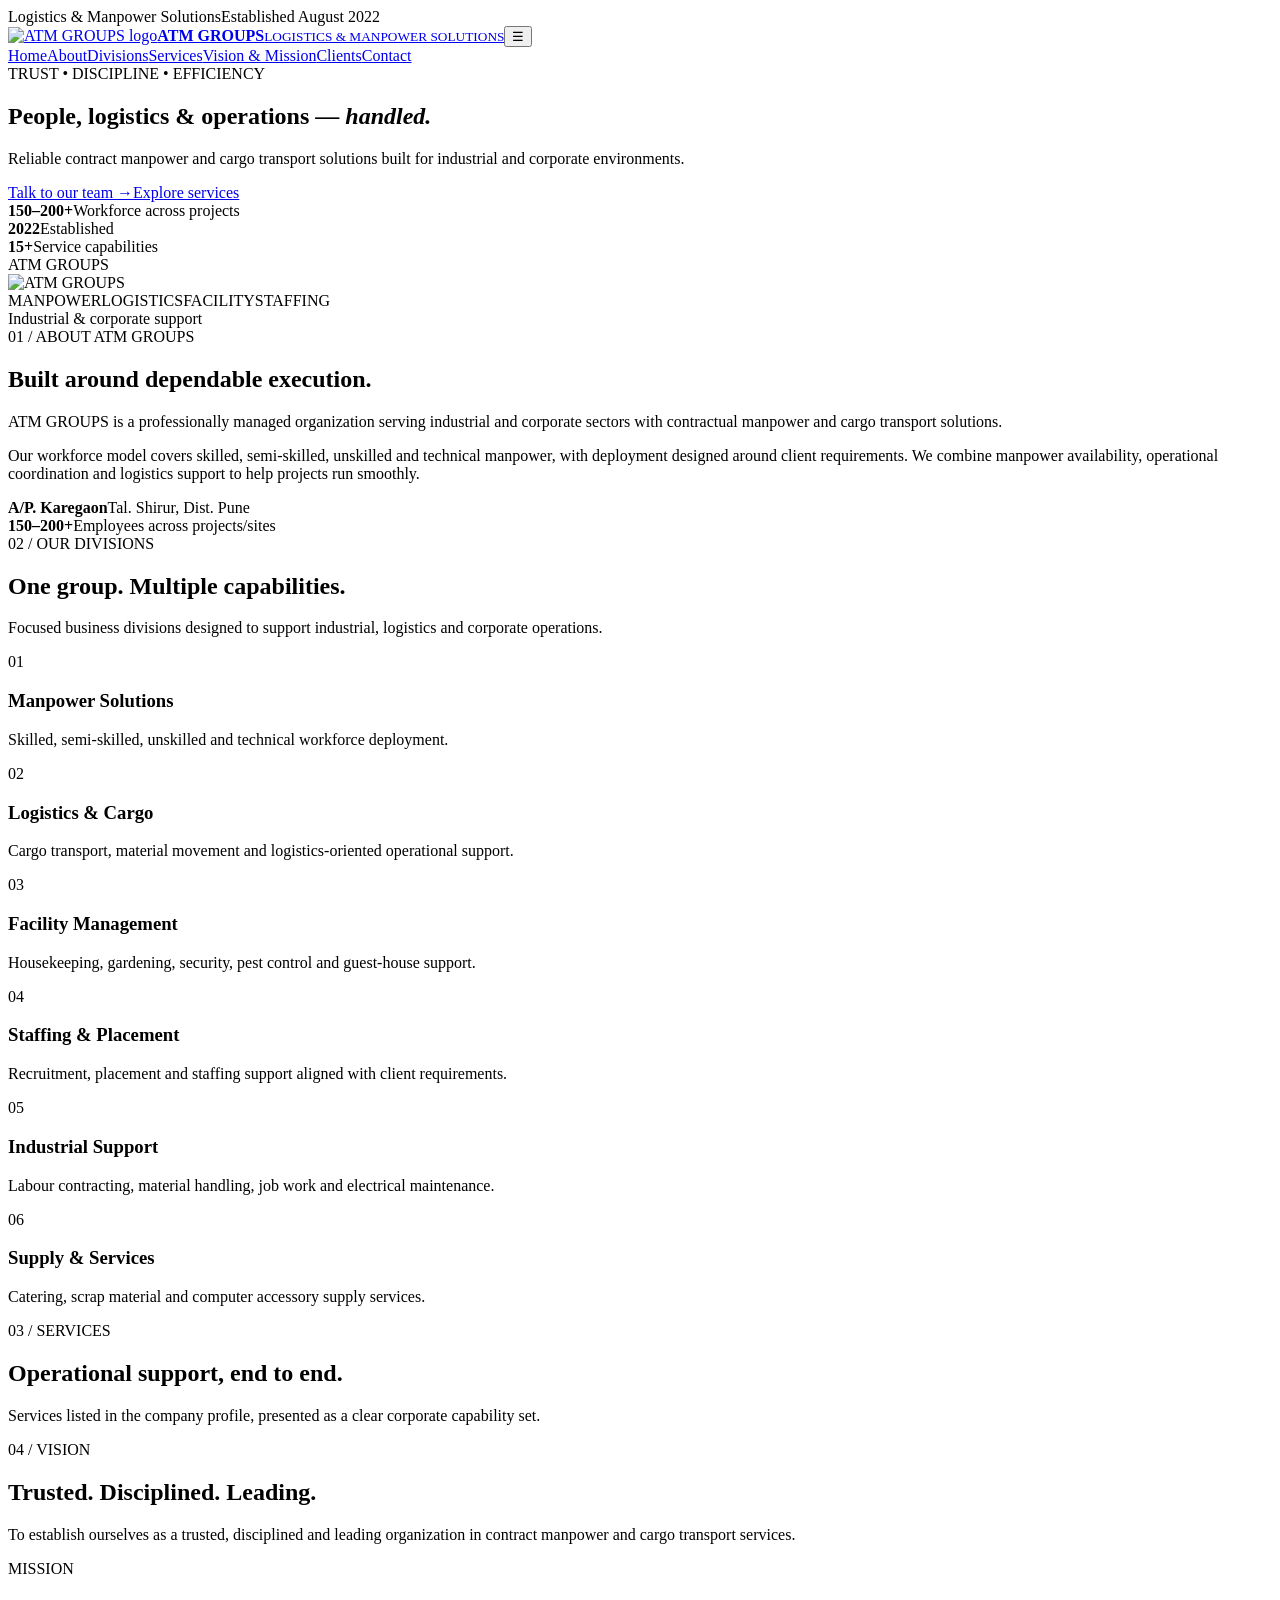
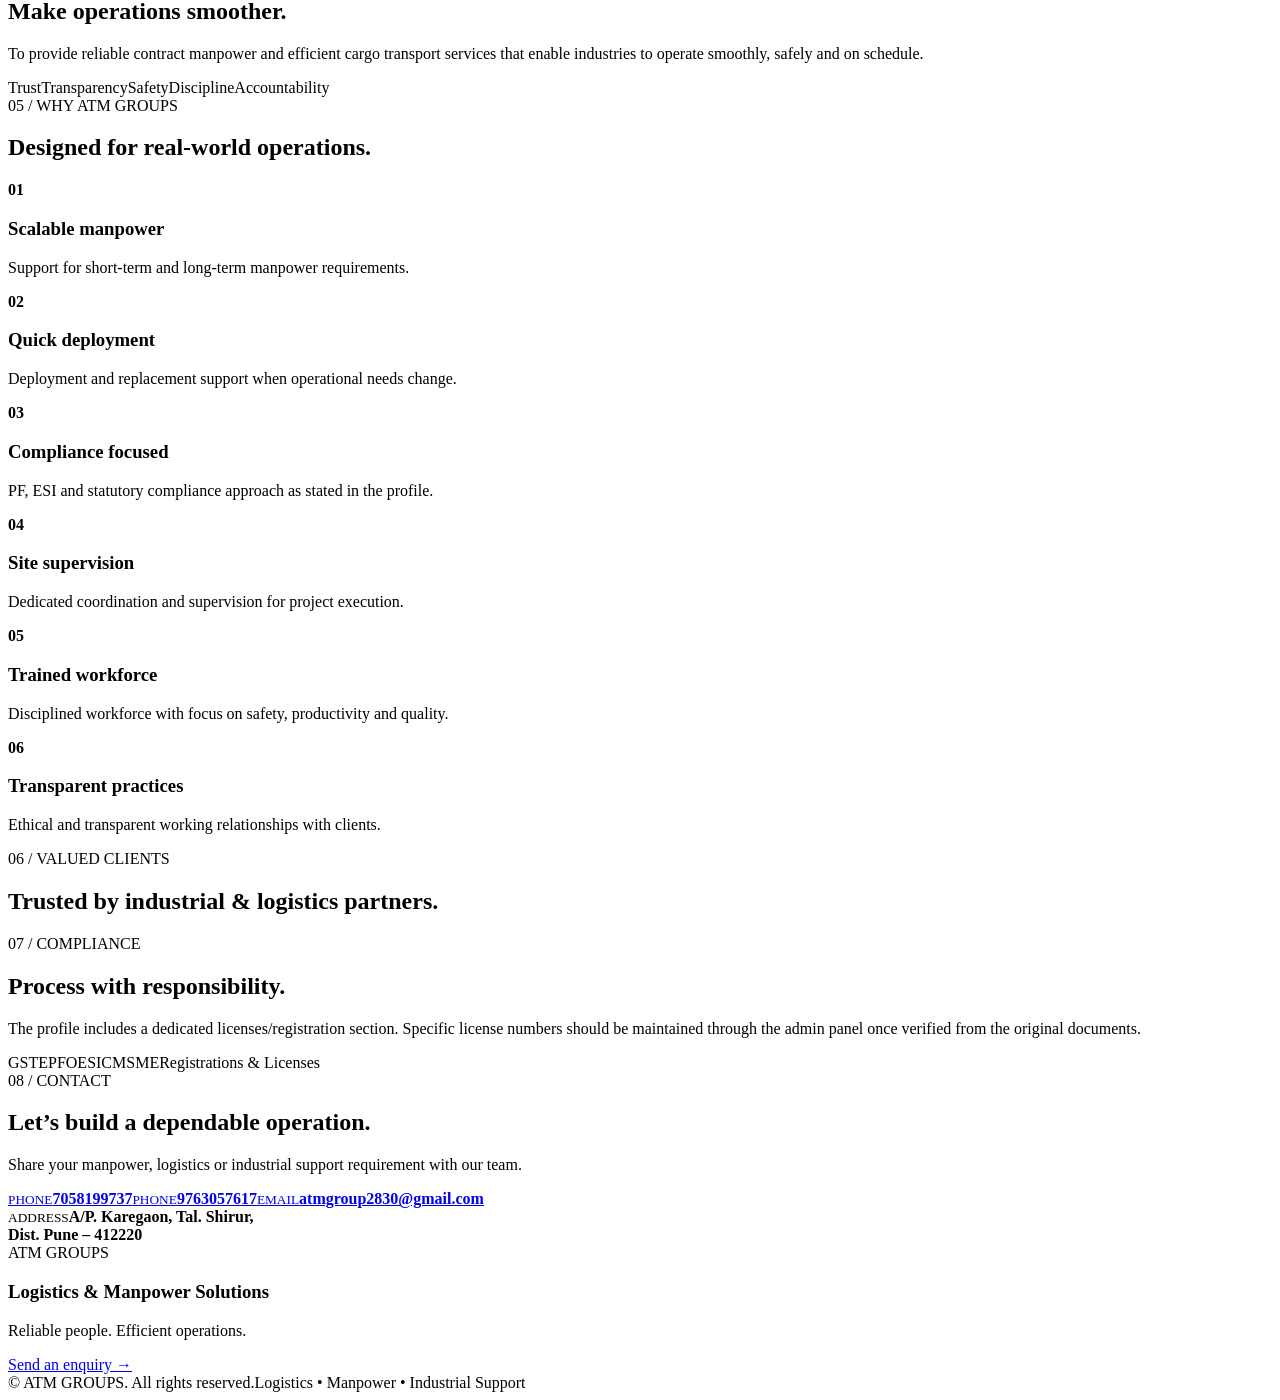
==== index.html @ 5b176cc3 "Create ATM GROUPS corporate website" ====
<!doctype html>
<html lang="en">
<head>
<meta charset="utf-8"><meta name="viewport" content="width=device-width,initial-scale=1">
<title>ATM GROUPS | Logistics & Manpower Solutions</title>
<meta name="description" content="ATM GROUPS provides contract manpower, logistics, cargo transport, facility management, staffing and industrial support services.">
<link rel="icon" href="assets/atm-logo.svg"><link rel="preconnect" href="https://fonts.googleapis.com"><link rel="preconnect" href="https://fonts.gstatic.com" crossorigin><link href="https://fonts.googleapis.com/css2?family=DM+Sans:wght@400;500;600;700&family=Manrope:wght@500;600;700;800&display=swap" rel="stylesheet"><link rel="stylesheet" href="style.css">
</head>
<body>
<div class="topbar"><div class="wrap topbar-in"><span>Logistics & Manpower Solutions</span><span>Established August 2022</span></div></div>
<header class="header"><div class="wrap nav"><a class="brand" href="#home"><img src="assets/atm-logo.svg" alt="ATM GROUPS logo"><span><b>ATM GROUPS</b><small>LOGISTICS & MANPOWER SOLUTIONS</small></span></a><button class="menu" aria-label="Open menu">☰</button><nav id="nav"><a href="#home">Home</a><a href="#about">About</a><a href="#divisions">Divisions</a><a href="#services">Services</a><a href="#vision">Vision & Mission</a><a href="#clients">Clients</a><a href="#contact" class="nav-cta">Contact</a></nav></div></header>
<main>
<section id="home" class="hero"><div class="wrap hero-grid"><div class="hero-copy"><div class="eyebrow">TRUST • DISCIPLINE • EFFICIENCY</div><h1>People, logistics & operations — <em>handled.</em></h1><p>Reliable contract manpower and cargo transport solutions built for industrial and corporate environments.</p><div class="actions"><a class="btn primary" href="#contact">Talk to our team <span>→</span></a><a class="btn ghost" href="#services">Explore services</a></div><div class="stats"><div><strong>150–200+</strong><span>Workforce across projects</span></div><div><strong>2022</strong><span>Established</span></div><div><strong>15+</strong><span>Service capabilities</span></div></div></div><div class="hero-panel"><div class="panel-label">ATM GROUPS</div><div class="orbit"><div class="orbit-core"><img src="assets/atm-logo.svg" alt="ATM GROUPS"></div><span class="orb o1">MANPOWER</span><span class="orb o2">LOGISTICS</span><span class="orb o3">FACILITY</span><span class="orb o4">STAFFING</span></div><div class="panel-foot">Industrial & corporate support</div></div></div></section>
<section id="about" class="section"><div class="wrap split"><div><div class="eyebrow">01 / ABOUT ATM GROUPS</div><h2>Built around dependable execution.</h2></div><div><p class="lead">ATM GROUPS is a professionally managed organization serving industrial and corporate sectors with contractual manpower and cargo transport solutions.</p><p>Our workforce model covers skilled, semi-skilled, unskilled and technical manpower, with deployment designed around client requirements. We combine manpower availability, operational coordination and logistics support to help projects run smoothly.</p><div class="facts"><div><b>A/P. Karegaon</b><span>Tal. Shirur, Dist. Pune</span></div><div><b>150–200+</b><span>Employees across projects/sites</span></div></div></div></div></section>
<section id="divisions" class="section dark"><div class="wrap"><div class="section-head"><div><div class="eyebrow">02 / OUR DIVISIONS</div><h2>One group. Multiple capabilities.</h2></div><p>Focused business divisions designed to support industrial, logistics and corporate operations.</p></div><div class="division-grid"><article><span>01</span><h3>Manpower Solutions</h3><p>Skilled, semi-skilled, unskilled and technical workforce deployment.</p></article><article><span>02</span><h3>Logistics & Cargo</h3><p>Cargo transport, material movement and logistics-oriented operational support.</p></article><article><span>03</span><h3>Facility Management</h3><p>Housekeeping, gardening, security, pest control and guest-house support.</p></article><article><span>04</span><h3>Staffing & Placement</h3><p>Recruitment, placement and staffing support aligned with client requirements.</p></article><article><span>05</span><h3>Industrial Support</h3><p>Labour contracting, material handling, job work and electrical maintenance.</p></article><article><span>06</span><h3>Supply & Services</h3><p>Catering, scrap material and computer accessory supply services.</p></article></div></div></section>
<section id="services" class="section"><div class="wrap"><div class="eyebrow">03 / SERVICES</div><div class="section-head"><h2>Operational support, end to end.</h2><p>Services listed in the company profile, presented as a clear corporate capability set.</p></div><div class="service-grid" id="serviceGrid"></div></div></section>
<section id="vision" class="section vision"><div class="wrap vision-grid"><div class="quote-card"><div class="eyebrow">04 / VISION</div><h2>Trusted. Disciplined. Leading.</h2><p>To establish ourselves as a trusted, disciplined and leading organization in contract manpower and cargo transport services.</p></div><div class="mission-card"><div class="eyebrow">MISSION</div><h2>Make operations smoother.</h2><p>To provide reliable contract manpower and efficient cargo transport services that enable industries to operate smoothly, safely and on schedule.</p><div class="value-row"><span>Trust</span><span>Transparency</span><span>Safety</span><span>Discipline</span><span>Accountability</span></div></div></div></section>
<section id="why" class="section"><div class="wrap"><div class="eyebrow">05 / WHY ATM GROUPS</div><h2>Designed for real-world operations.</h2><div class="why-grid"><div><b>01</b><h3>Scalable manpower</h3><p>Support for short-term and long-term manpower requirements.</p></div><div><b>02</b><h3>Quick deployment</h3><p>Deployment and replacement support when operational needs change.</p></div><div><b>03</b><h3>Compliance focused</h3><p>PF, ESI and statutory compliance approach as stated in the profile.</p></div><div><b>04</b><h3>Site supervision</h3><p>Dedicated coordination and supervision for project execution.</p></div><div><b>05</b><h3>Trained workforce</h3><p>Disciplined workforce with focus on safety, productivity and quality.</p></div><div><b>06</b><h3>Transparent practices</h3><p>Ethical and transparent working relationships with clients.</p></div></div></div></section>
<section id="clients" class="section dark"><div class="wrap"><div class="eyebrow">06 / VALUED CLIENTS</div><h2>Trusted by industrial & logistics partners.</h2><div class="clients-grid" id="clientsGrid"></div></div></section>
<section id="compliance" class="section compliance"><div class="wrap compliance-box"><div><div class="eyebrow">07 / COMPLIANCE</div><h2>Process with responsibility.</h2><p>The profile includes a dedicated licenses/registration section. Specific license numbers should be maintained through the admin panel once verified from the original documents.</p></div><div class="compliance-list"><span>GST</span><span>EPFO</span><span>ESIC</span><span>MSME</span><span>Registrations & Licenses</span></div></div></section>
<section id="contact" class="section contact"><div class="wrap contact-grid"><div><div class="eyebrow">08 / CONTACT</div><h2>Let’s build a dependable operation.</h2><p>Share your manpower, logistics or industrial support requirement with our team.</p><div class="contact-details"><a href="tel:7058199737"><small>PHONE</small><b>7058199737</b></a><a href="tel:9763057617"><small>PHONE</small><b>9763057617</b></a><a href="mailto:atmgroup2830@gmail.com"><small>EMAIL</small><b>atmgroup2830@gmail.com</b></a><div><small>ADDRESS</small><b>A/P. Karegaon, Tal. Shirur,<br>Dist. Pune – 412220</b></div></div></div><div class="contact-card"><span>ATM GROUPS</span><h3>Logistics & Manpower Solutions</h3><p>Reliable people. Efficient operations.</p><a class="btn primary" href="mailto:atmgroup2830@gmail.com">Send an enquiry →</a></div></div></section>
</main><footer><div class="wrap foot"><span>© <span id="year"></span> ATM GROUPS. All rights reserved.</span><span>Logistics • Manpower • Industrial Support</span></div></footer>
<script src="content.js"></script><script src="script.js"></script>
</body></n</html>
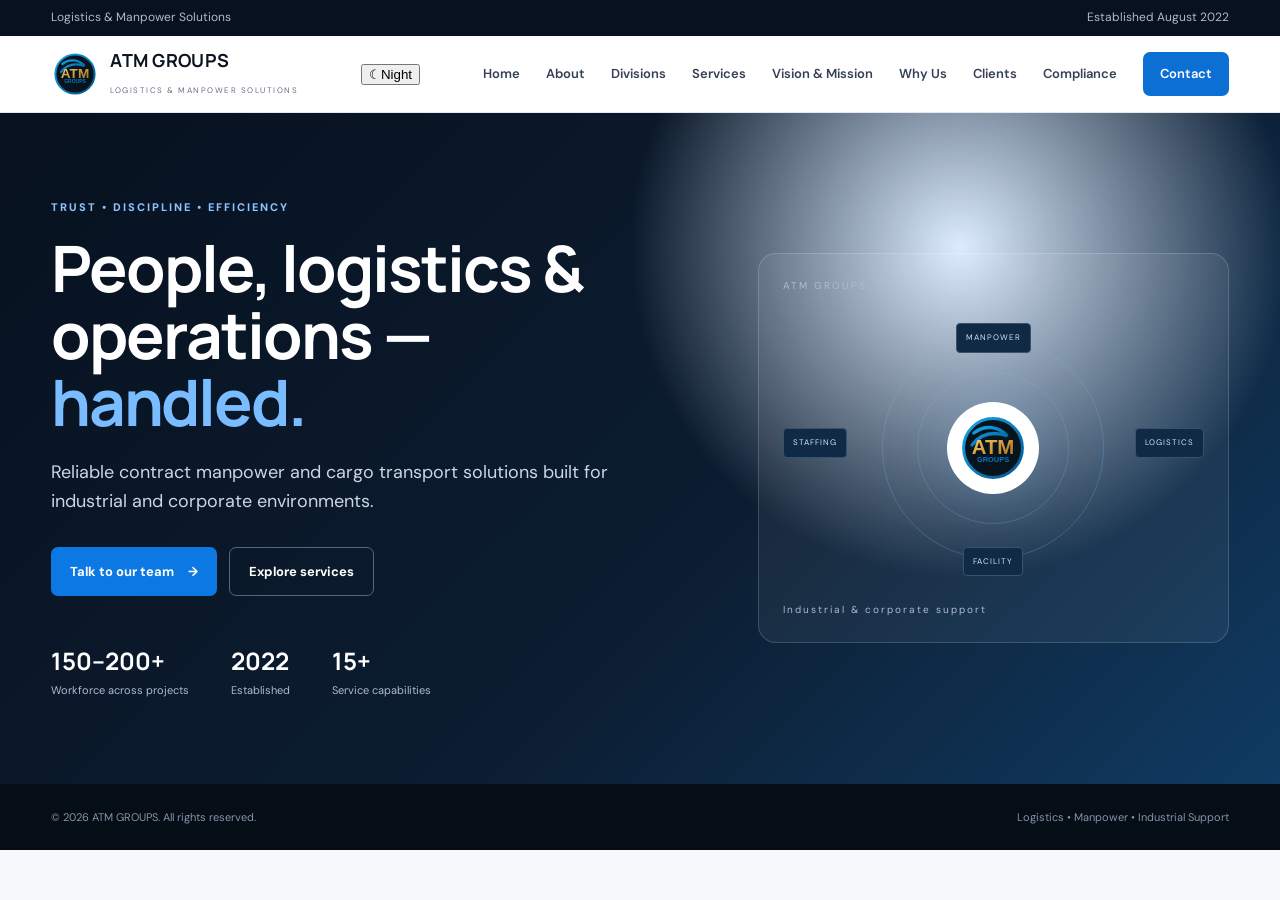
==== commit f8c5c004: "Add ATM brand theme toggle and navigation controls" ====
--- a/index.html
+++ b/index.html
@@ -8,7 +8,7 @@
 </head>
 <body>
 <div class="topbar"><div class="wrap topbar-in"><span>Logistics & Manpower Solutions</span><span>Established August 2022</span></div></div>
-<header class="header"><div class="wrap nav"><a class="brand" href="#home"><img src="assets/atm-logo.svg" alt="ATM GROUPS logo"><span><b>ATM GROUPS</b><small>LOGISTICS & MANPOWER SOLUTIONS</small></span></a><button class="menu" aria-label="Open menu">☰</button><nav id="nav"><a href="#home">Home</a><a href="#about">About</a><a href="#divisions">Divisions</a><a href="#services">Services</a><a href="#vision">Vision & Mission</a><a href="#clients">Clients</a><a href="#contact" class="nav-cta">Contact</a></nav></div></header>
+<header class="header"><div class="wrap nav"><a class="brand" href="#home"><img src="assets/atm-logo.svg" alt="ATM GROUPS logo"><span><b>ATM GROUPS</b><small>LOGISTICS & MANPOWER SOLUTIONS</small></span></a><div class="nav-actions"><button class="theme-toggle" id="themeToggle" type="button" aria-label="Switch theme"><span id="themeIcon">☾</span><span id="themeText">Night</span></button><button class="menu" aria-label="Open menu">☰</button></div><nav id="nav"><a href="#home">Home</a><a href="#about">About</a><a href="#divisions">Divisions</a><a href="#services">Services</a><a href="#vision">Vision & Mission</a><a href="#why">Why Us</a><a href="#clients">Clients</a><a href="#compliance">Compliance</a><a href="#contact" class="nav-cta">Contact</a></nav></div></header>
 <main>
 <section id="home" class="hero"><div class="wrap hero-grid"><div class="hero-copy"><div class="eyebrow">TRUST • DISCIPLINE • EFFICIENCY</div><h1>People, logistics & operations — <em>handled.</em></h1><p>Reliable contract manpower and cargo transport solutions built for industrial and corporate environments.</p><div class="actions"><a class="btn primary" href="#contact">Talk to our team <span>→</span></a><a class="btn ghost" href="#services">Explore services</a></div><div class="stats"><div><strong>150–200+</strong><span>Workforce across projects</span></div><div><strong>2022</strong><span>Established</span></div><div><strong>15+</strong><span>Service capabilities</span></div></div></div><div class="hero-panel"><div class="panel-label">ATM GROUPS</div><div class="orbit"><div class="orbit-core"><img src="assets/atm-logo.svg" alt="ATM GROUPS"></div><span class="orb o1">MANPOWER</span><span class="orb o2">LOGISTICS</span><span class="orb o3">FACILITY</span><span class="orb o4">STAFFING</span></div><div class="panel-foot">Industrial & corporate support</div></div></div></section>
 <section id="about" class="section"><div class="wrap split"><div><div class="eyebrow">01 / ABOUT ATM GROUPS</div><h2>Built around dependable execution.</h2></div><div><p class="lead">ATM GROUPS is a professionally managed organization serving industrial and corporate sectors with contractual manpower and cargo transport solutions.</p><p>Our workforce model covers skilled, semi-skilled, unskilled and technical manpower, with deployment designed around client requirements. We combine manpower availability, operational coordination and logistics support to help projects run smoothly.</p><div class="facts"><div><b>A/P. Karegaon</b><span>Tal. Shirur, Dist. Pune</span></div><div><b>150–200+</b><span>Employees across projects/sites</span></div></div></div></div></section>
@@ -21,4 +21,5 @@
 <section id="contact" class="section contact"><div class="wrap contact-grid"><div><div class="eyebrow">08 / CONTACT</div><h2>Let’s build a dependable operation.</h2><p>Share your manpower, logistics or industrial support requirement with our team.</p><div class="contact-details"><a href="tel:7058199737"><small>PHONE</small><b>7058199737</b></a><a href="tel:9763057617"><small>PHONE</small><b>9763057617</b></a><a href="mailto:atmgroup2830@gmail.com"><small>EMAIL</small><b>atmgroup2830@gmail.com</b></a><div><small>ADDRESS</small><b>A/P. Karegaon, Tal. Shirur,<br>Dist. Pune – 412220</b></div></div></div><div class="contact-card"><span>ATM GROUPS</span><h3>Logistics & Manpower Solutions</h3><p>Reliable people. Efficient operations.</p><a class="btn primary" href="mailto:atmgroup2830@gmail.com">Send an enquiry →</a></div></div></section>
 </main><footer><div class="wrap foot"><span>© <span id="year"></span> ATM GROUPS. All rights reserved.</span><span>Logistics • Manpower • Industrial Support</span></div></footer>
 <script src="content.js"></script><script src="script.js"></script>
-</body></n</html>+</body>
+</html>
--- a/style.css
+++ b/style.css
@@ -0,0 +1 @@
+*{box-sizing:border-box}html{scroll-behavior:smooth}body{margin:0;background:#f6f8fb;color:#111827;font-family:'DM Sans',sans-serif;line-height:1.65}.wrap{width:min(1180px,92%);margin:auto}.topbar{background:#07111f;color:#aebbd0;font-size:12px}.topbar-in{display:flex;justify-content:space-between;padding:8px 0}.header{position:sticky;top:0;z-index:20;background:rgba(255,255,255,.94);backdrop-filter:blur(18px);border-bottom:1px solid #e5e9ef}.nav{height:76px;display:flex;align-items:center;justify-content:space-between}.brand{display:flex;align-items:center;gap:11px;color:#0b1320;text-decoration:none}.brand img{width:48px;height:48px}.brand b{display:block;font-family:Manrope;font-size:18px;letter-spacing:.3px}.brand small{font-size:8px;letter-spacing:1.5px;color:#667085}.nav nav{display:flex;align-items:center;gap:26px}.nav nav a{color:#344054;text-decoration:none;font-size:13px;font-weight:600}.nav nav a:hover{color:#0a66c2}.nav-cta{background:#0b6fd3!important;color:#fff!important;padding:11px 17px;border-radius:7px}.menu{display:none;border:0;background:none;font-size:25px}.hero{background:radial-gradient(circle at 75% 20%,#dcecff,transparent 30%),linear-gradient(135deg,#07111f,#0c1d31 58%,#103b62);color:white;min-height:650px;display:flex;align-items:center;overflow:hidden}.hero-grid{display:grid;grid-template-columns:1.15fr .85fr;gap:70px;align-items:center;padding:85px 0}.eyebrow{font-size:11px;letter-spacing:2px;font-weight:800;color:#0b6fd3;margin-bottom:18px}.hero .eyebrow{color:#8cc4ff}.hero h1{font-family:Manrope;font-size:clamp(42px,5vw,72px);line-height:1.05;letter-spacing:-2px;margin:0 0 22px;max-width:720px}.hero h1 em{font-style:normal;color:#79bcff}.hero p{font-size:18px;color:#cad6e5;max-width:630px}.actions{display:flex;gap:12px;margin:30px 0 45px;flex-wrap:wrap}.btn{display:inline-flex;align-items:center;gap:14px;text-decoration:none;border-radius:7px;padding:13px 19px;font-weight:700;font-size:13px}.primary{background:#0b78e3;color:white}.ghost{border:1px solid #53677f;color:white}.stats{display:flex;gap:42px}.stats strong,.stats span{display:block}.stats strong{font-family:Manrope;font-size:24px}.stats span{font-size:11px;color:#aebbd0}.hero-panel{min-height:390px;border:1px solid rgba(255,255,255,.16);background:rgba(255,255,255,.055);border-radius:18px;padding:24px;display:flex;flex-direction:column;justify-content:space-between}.panel-label,.panel-foot{font-size:10px;letter-spacing:2px;color:#aebbd0}.orbit{height:280px;position:relative;display:grid;place-items:center}.orbit:before,.orbit:after{content:'';position:absolute;border:1px solid rgba(121,188,255,.25);border-radius:50%}.orbit:before{width:220px;height:220px}.orbit:after{width:150px;height:150px}.orbit-core{width:92px;height:92px;border-radius:50%;background:#fff;display:grid;place-items:center;z-index:2;box-shadow:0 0 50px rgba(121,188,255,.2)}.orbit-core img{width:72px}.orb{position:absolute;font-size:8px;letter-spacing:1px;background:#102944;border:1px solid #355271;padding:7px 9px;border-radius:4px;color:#cfe4fa}.o1{top:15px}.o2{right:0;top:120px}.o3{bottom:12px}.o4{left:0;top:120px}.section{padding:100px 0}.split{display:grid;grid-template-columns:.8fr 1.2fr;gap:100px}.section h2{font-family:Manrope;font-size:clamp(30px,4vw,48px);line-height:1.1;margin:0 0 24px;letter-spacing:-1.3px}.section p{color:#667085}.lead{font-size:21px!important;color:#344054!important}.facts{display:flex;gap:60px;margin-top:35px}.facts b,.facts span{display:block}.facts b{font-size:15px}.facts span{font-size:12px}.dark{background:#081522;color:white}.dark p{color:#aebbd0}.section-head{display:flex;justify-content:space-between;gap:60px;align-items:end;margin-bottom:42px}.section-head p{max-width:400px}.division-grid,.why-grid,.service-grid{display:grid;grid-template-columns:repeat(3,1fr);gap:1px;background:#dfe5ec}.dark .division-grid{background:#24364a}.division-grid article{padding:34px;background:#fff}.dark .division-grid article{background:#0c1d2d}.division-grid span{font-size:11px;color:#5baaf4}.division-grid h3,.why-grid h3{font-family:Manrope;margin:14px 0 7px}.division-grid p{font-size:13px}.service-grid{background:#dfe5ec}.service{background:#fff;padding:24px;min-height:100px;display:flex;gap:15px;align-items:center}.service i{font-style:normal;color:#0b78e3;font-weight:800}.vision{background:#eef5fb}.vision-grid{display:grid;grid-template-columns:1fr 1fr;gap:20px}.quote-card,.mission-card{padding:50px;border-radius:14px}.quote-card{background:#0a1b2d;color:white}.quote-card p{color:#c6d2e0}.mission-card{background:white}.value-row{display:flex;flex-wrap:wrap;gap:8px;margin-top:30px}.value-row span{font-size:10px;border:1px solid #d7dee8;border-radius:50px;padding:7px 11px}.why-grid{background:#dfe5ec}.why-grid>div{background:white;padding:28px}.why-grid b{font-size:11px;color:#0b78e3}.why-grid p{font-size:13px}.clients-grid{display:grid;grid-template-columns:repeat(3,1fr);gap:12px;margin-top:42px}.client{border:1px solid #263b50;padding:25px;min-height:100px;display:flex;align-items:center;font-family:Manrope;font-size:14px}.compliance-box{display:grid;grid-template-columns:1fr 1fr;gap:70px;align-items:center;background:white;border:1px solid #e1e7ee;padding:55px;border-radius:14px}.compliance-list{display:flex;flex-wrap:wrap;gap:10px}.compliance-list span{background:#f2f6fa;border:1px solid #dce4ec;padding:12px 15px;border-radius:5px;font-size:12px;font-weight:700}.contact{background:#eaf2fa}.contact-grid{display:grid;grid-template-columns:1.2fr .8fr;gap:80px}.contact-details{display:grid;grid-template-columns:1fr 1fr;gap:25px;margin-top:40px}.contact-details a,.contact-details div{color:#17212f;text-decoration:none}.contact-details small{display:block;color:#7b8797;font-size:9px;letter-spacing:1.5px}.contact-details b{font-size:13px}.contact-card{background:#07111f;color:white;padding:45px;border-radius:14px}.contact-card span{font-size:11px;letter-spacing:2px;color:#8cc4ff}.contact-card h3{font-family:Manrope;font-size:27px;line-height:1.2}.contact-card p{color:#aebbd0;margin-bottom:28px}.contact-card .primary{display:inline-flex}footer{background:#050d16;color:#8494a8}.foot{display:flex;justify-content:space-between;padding:24px 0;font-size:11px}@media(max-width:900px){.nav nav{display:none}.menu{display:block}.hero-grid,.split,.vision-grid,.compliance-box,.contact-grid{grid-template-columns:1fr;gap:40px}.division-grid,.service-grid,.why-grid,.clients-grid{grid-template-columns:repeat(2,1fr)}.hero-grid{padding:65px 0}.stats{gap:20px;flex-wrap:wrap}.section-head{display:block}.contact-details{grid-template-columns:1fr}}@media(max-width:600px){.topbar-in{display:none}.nav{height:68px}.brand img{width:42px}.brand b{font-size:15px}.brand small{font-size:7px}.hero h1{font-size:42px}.division-grid,.service-grid,.why-grid,.clients-grid{grid-template-columns:1fr}.section{padding:70px 0}.facts{gap:25px;flex-direction:column}.hero-panel{min-height:330px}.foot{display:block}.foot span{display:block;margin:5px 0}}
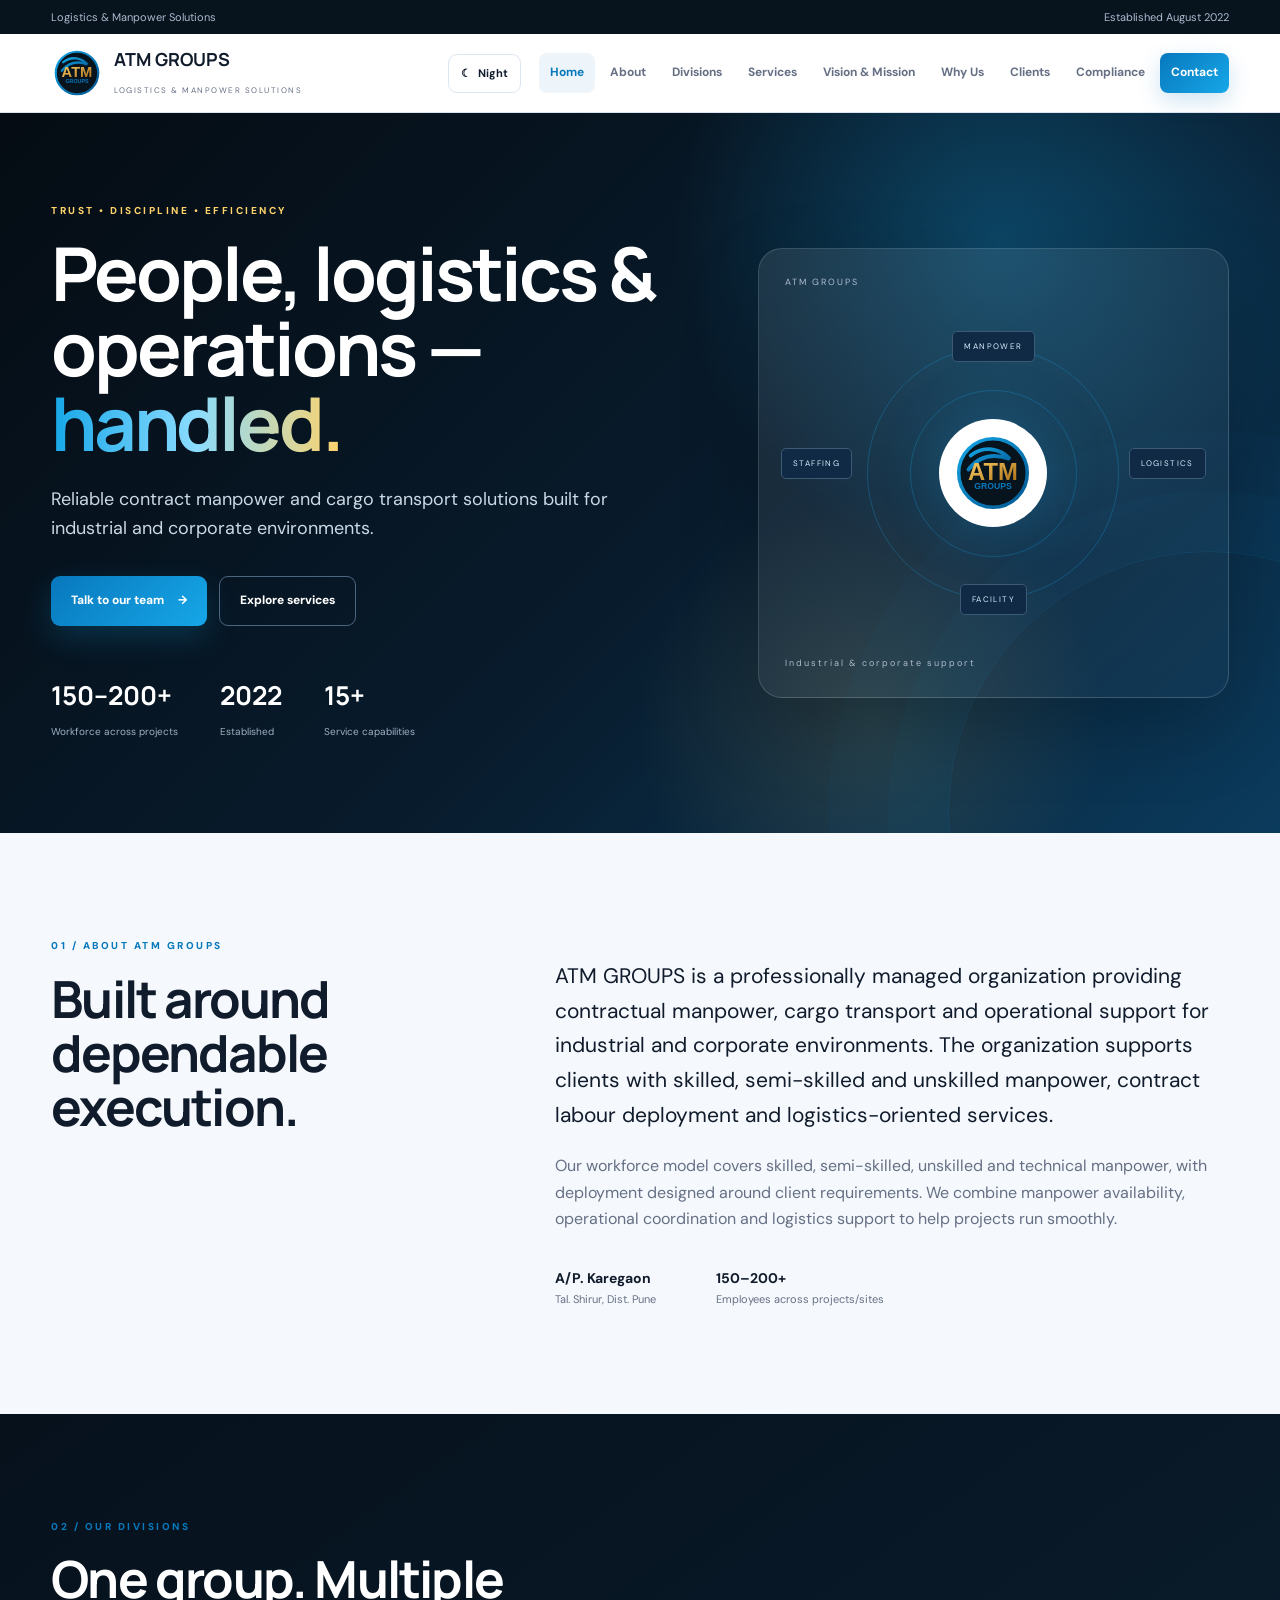
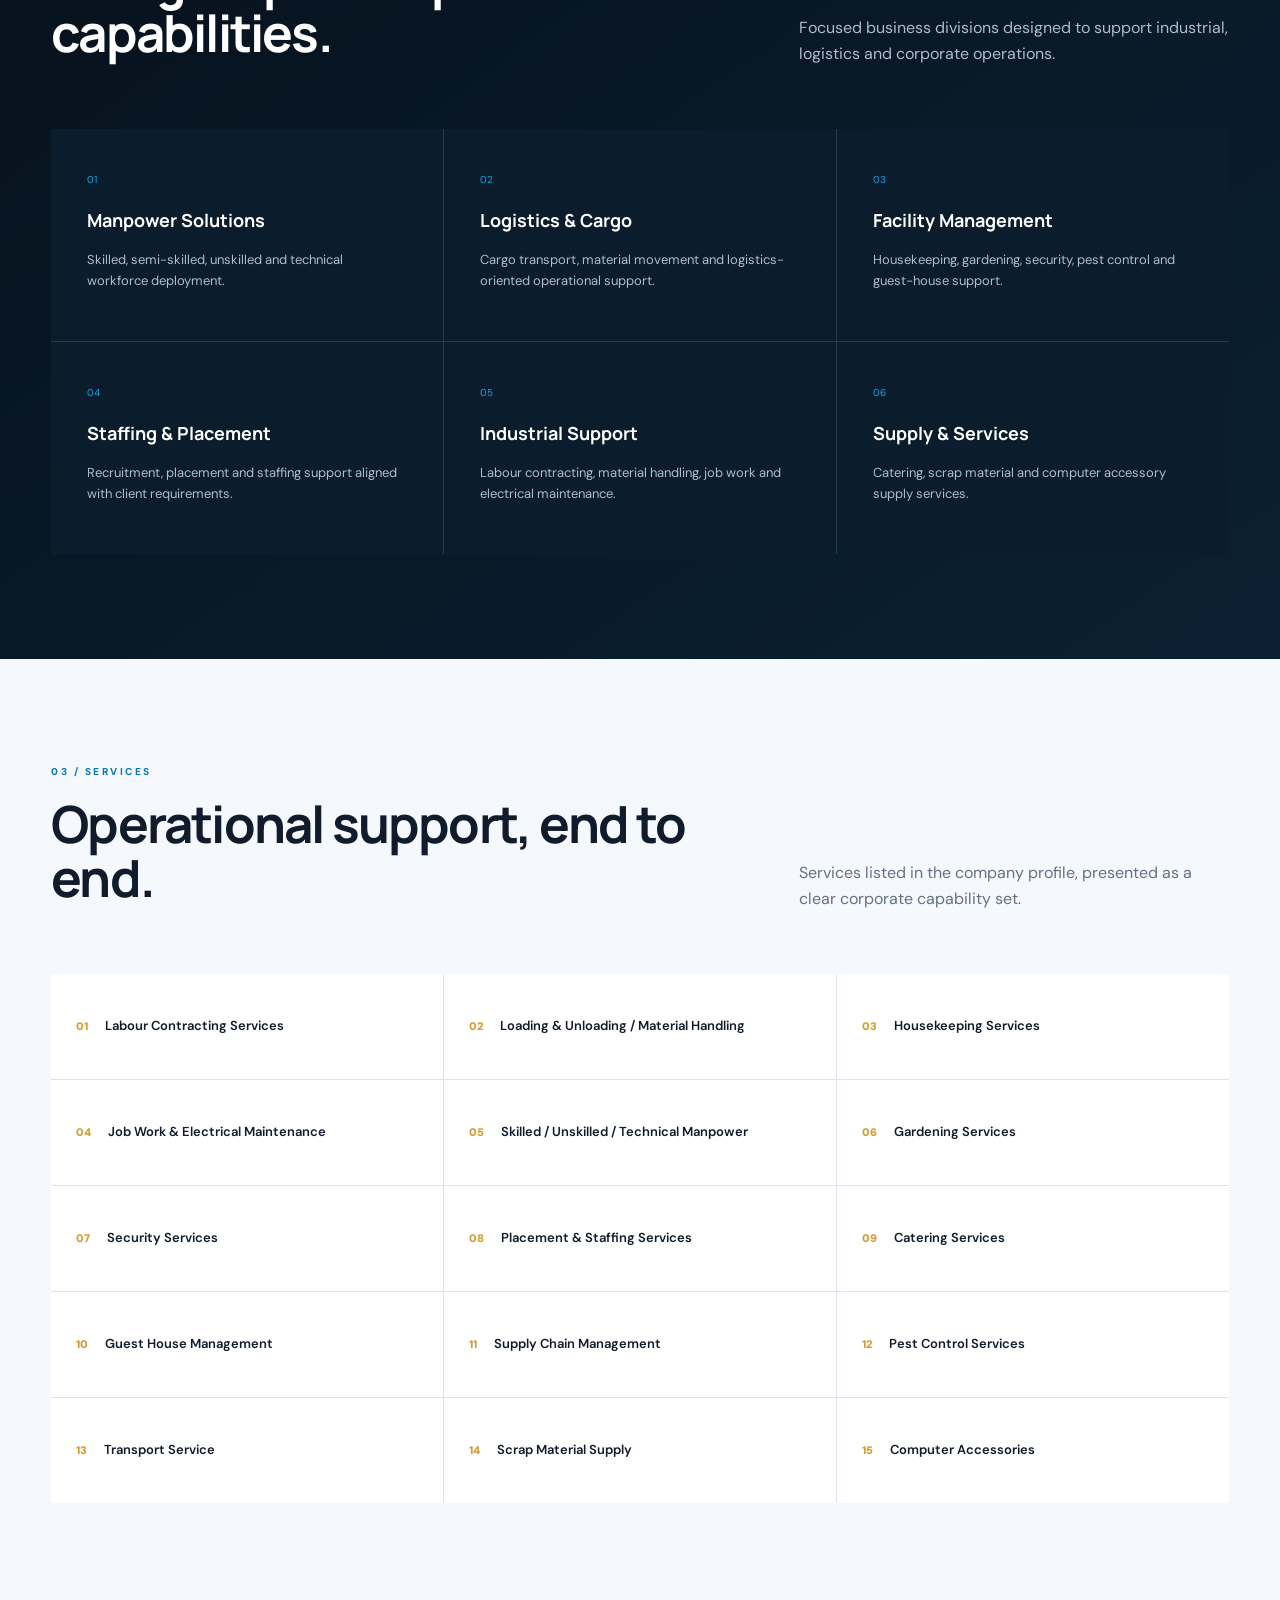
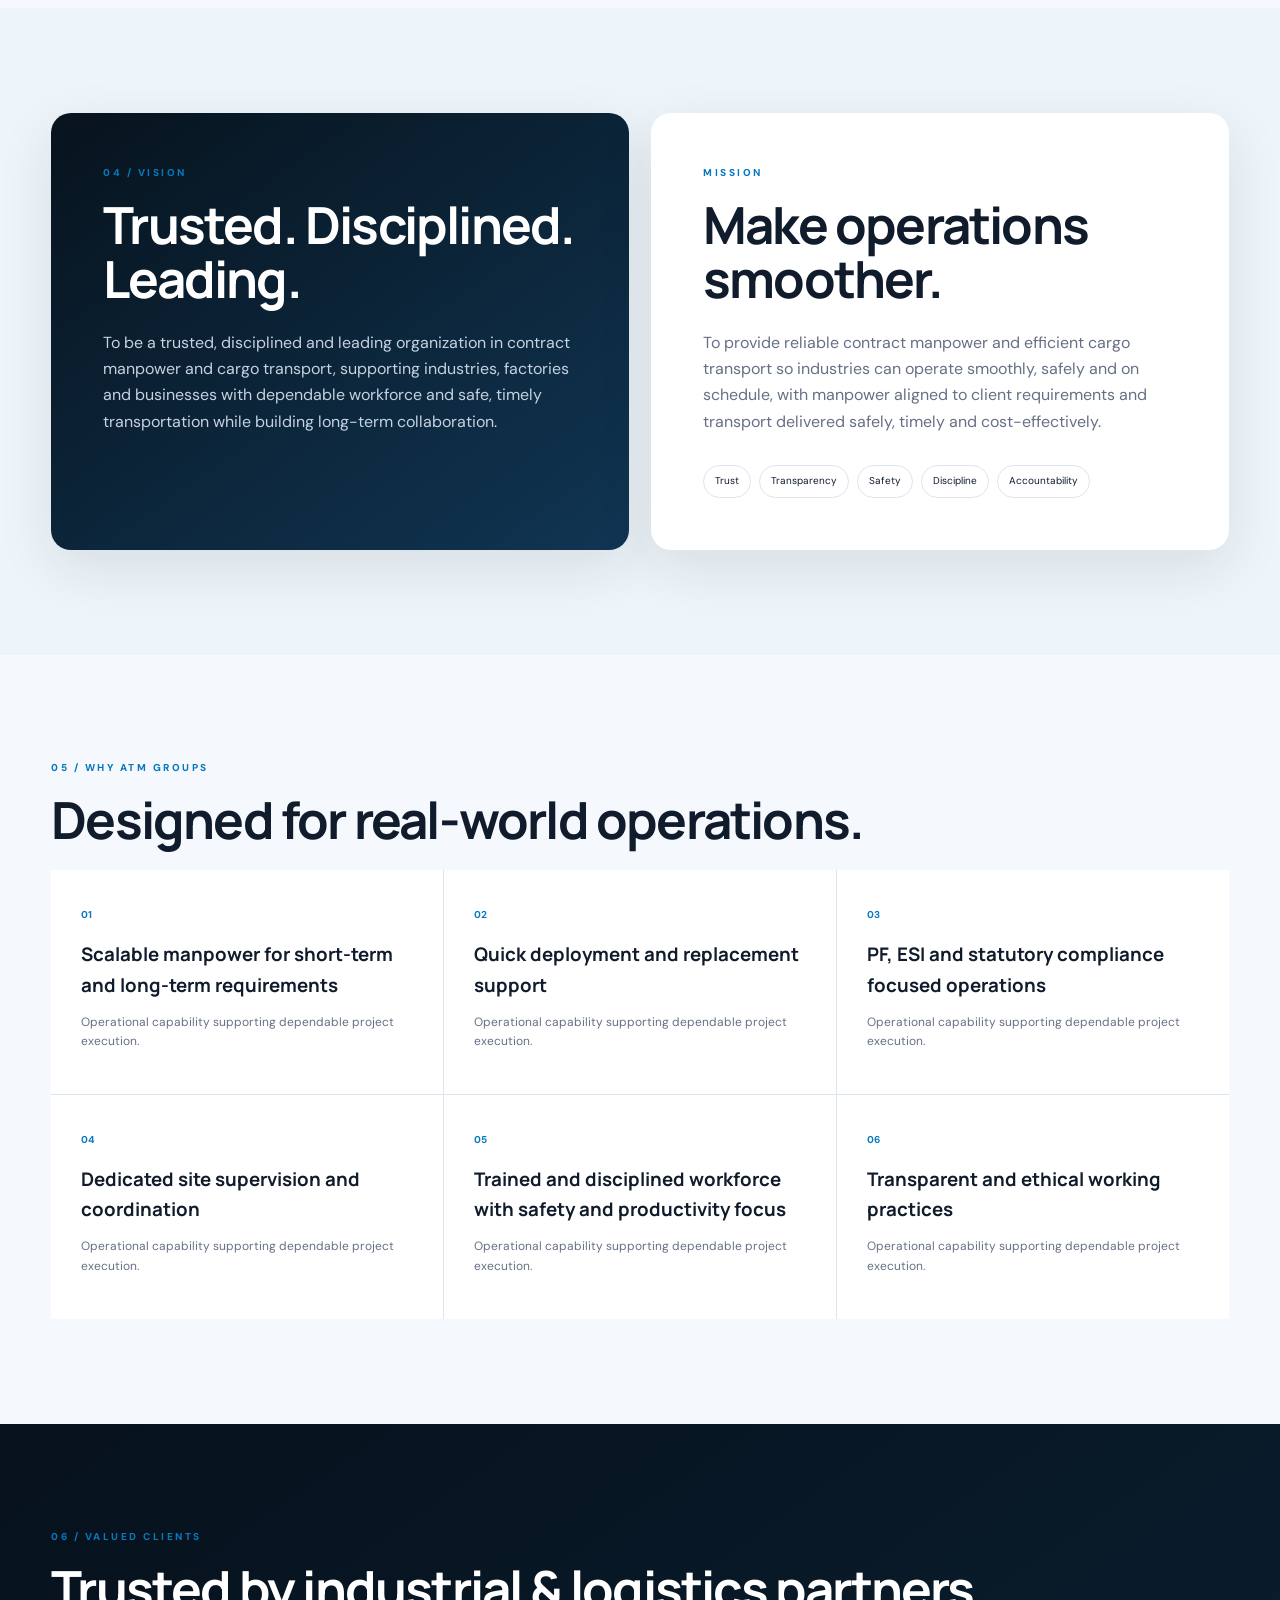
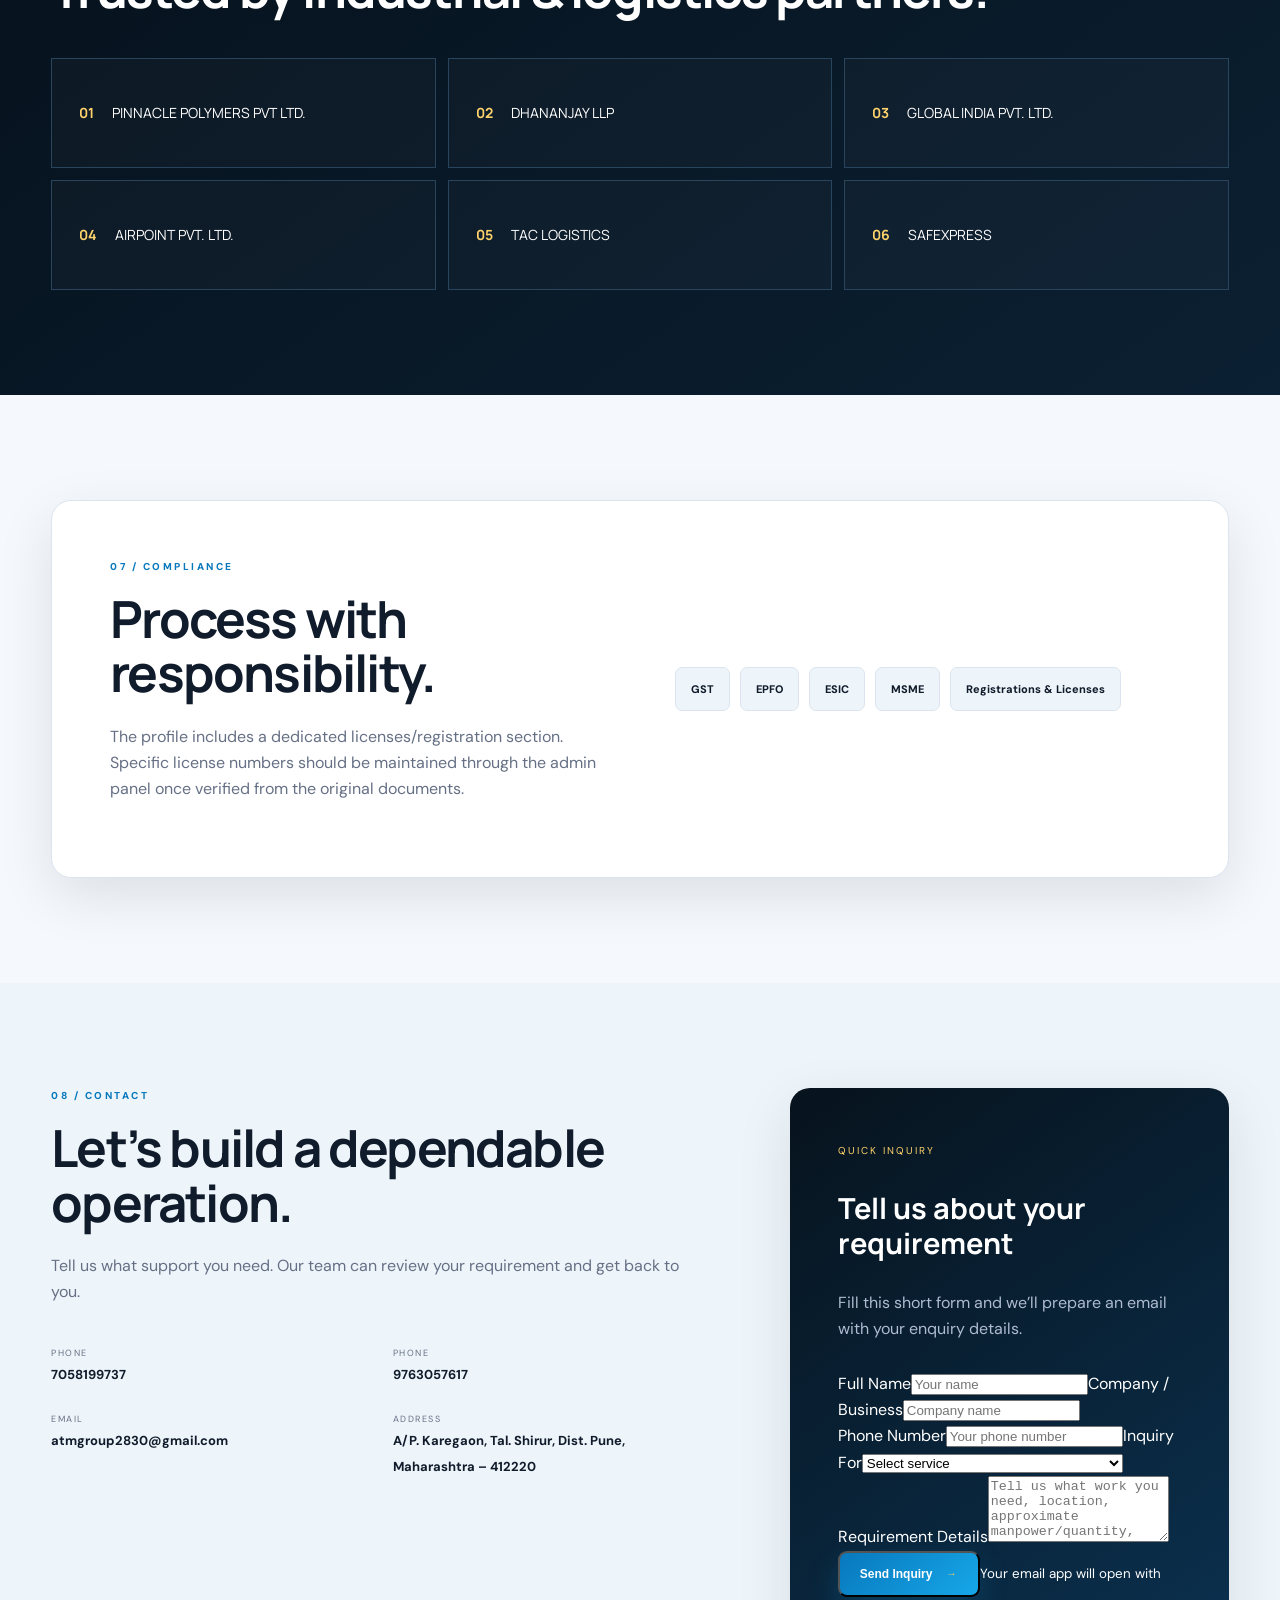
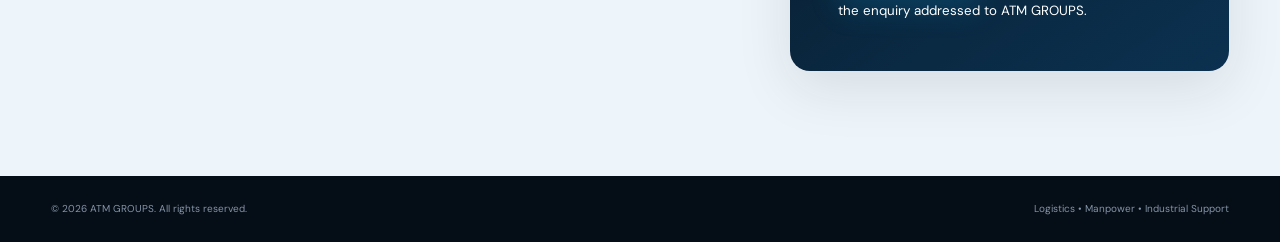
==== commit 97cdd934: "Add animated inquiry form to contact section" ====
--- a/index.html
+++ b/index.html
@@ -10,16 +10,16 @@
 <div class="topbar"><div class="wrap topbar-in"><span>Logistics & Manpower Solutions</span><span>Established August 2022</span></div></div>
 <header class="header"><div class="wrap nav"><a class="brand" href="#home"><img src="assets/atm-logo.svg" alt="ATM GROUPS logo"><span><b>ATM GROUPS</b><small>LOGISTICS & MANPOWER SOLUTIONS</small></span></a><div class="nav-actions"><button class="theme-toggle" id="themeToggle" type="button" aria-label="Switch theme"><span id="themeIcon">☾</span><span id="themeText">Night</span></button><button class="menu" aria-label="Open menu">☰</button></div><nav id="nav"><a href="#home">Home</a><a href="#about">About</a><a href="#divisions">Divisions</a><a href="#services">Services</a><a href="#vision">Vision & Mission</a><a href="#why">Why Us</a><a href="#clients">Clients</a><a href="#compliance">Compliance</a><a href="#contact" class="nav-cta">Contact</a></nav></div></header>
 <main>
-<section id="home" class="hero"><div class="wrap hero-grid"><div class="hero-copy"><div class="eyebrow">TRUST • DISCIPLINE • EFFICIENCY</div><h1>People, logistics & operations — <em>handled.</em></h1><p>Reliable contract manpower and cargo transport solutions built for industrial and corporate environments.</p><div class="actions"><a class="btn primary" href="#contact">Talk to our team <span>→</span></a><a class="btn ghost" href="#services">Explore services</a></div><div class="stats"><div><strong>150–200+</strong><span>Workforce across projects</span></div><div><strong>2022</strong><span>Established</span></div><div><strong>15+</strong><span>Service capabilities</span></div></div></div><div class="hero-panel"><div class="panel-label">ATM GROUPS</div><div class="orbit"><div class="orbit-core"><img src="assets/atm-logo.svg" alt="ATM GROUPS"></div><span class="orb o1">MANPOWER</span><span class="orb o2">LOGISTICS</span><span class="orb o3">FACILITY</span><span class="orb o4">STAFFING</span></div><div class="panel-foot">Industrial & corporate support</div></div></div></section>
-<section id="about" class="section"><div class="wrap split"><div><div class="eyebrow">01 / ABOUT ATM GROUPS</div><h2>Built around dependable execution.</h2></div><div><p class="lead">ATM GROUPS is a professionally managed organization serving industrial and corporate sectors with contractual manpower and cargo transport solutions.</p><p>Our workforce model covers skilled, semi-skilled, unskilled and technical manpower, with deployment designed around client requirements. We combine manpower availability, operational coordination and logistics support to help projects run smoothly.</p><div class="facts"><div><b>A/P. Karegaon</b><span>Tal. Shirur, Dist. Pune</span></div><div><b>150–200+</b><span>Employees across projects/sites</span></div></div></div></div></section>
-<section id="divisions" class="section dark"><div class="wrap"><div class="section-head"><div><div class="eyebrow">02 / OUR DIVISIONS</div><h2>One group. Multiple capabilities.</h2></div><p>Focused business divisions designed to support industrial, logistics and corporate operations.</p></div><div class="division-grid"><article><span>01</span><h3>Manpower Solutions</h3><p>Skilled, semi-skilled, unskilled and technical workforce deployment.</p></article><article><span>02</span><h3>Logistics & Cargo</h3><p>Cargo transport, material movement and logistics-oriented operational support.</p></article><article><span>03</span><h3>Facility Management</h3><p>Housekeeping, gardening, security, pest control and guest-house support.</p></article><article><span>04</span><h3>Staffing & Placement</h3><p>Recruitment, placement and staffing support aligned with client requirements.</p></article><article><span>05</span><h3>Industrial Support</h3><p>Labour contracting, material handling, job work and electrical maintenance.</p></article><article><span>06</span><h3>Supply & Services</h3><p>Catering, scrap material and computer accessory supply services.</p></article></div></div></section>
-<section id="services" class="section"><div class="wrap"><div class="eyebrow">03 / SERVICES</div><div class="section-head"><h2>Operational support, end to end.</h2><p>Services listed in the company profile, presented as a clear corporate capability set.</p></div><div class="service-grid" id="serviceGrid"></div></div></section>
-<section id="vision" class="section vision"><div class="wrap vision-grid"><div class="quote-card"><div class="eyebrow">04 / VISION</div><h2>Trusted. Disciplined. Leading.</h2><p>To establish ourselves as a trusted, disciplined and leading organization in contract manpower and cargo transport services.</p></div><div class="mission-card"><div class="eyebrow">MISSION</div><h2>Make operations smoother.</h2><p>To provide reliable contract manpower and efficient cargo transport services that enable industries to operate smoothly, safely and on schedule.</p><div class="value-row"><span>Trust</span><span>Transparency</span><span>Safety</span><span>Discipline</span><span>Accountability</span></div></div></div></section>
-<section id="why" class="section"><div class="wrap"><div class="eyebrow">05 / WHY ATM GROUPS</div><h2>Designed for real-world operations.</h2><div class="why-grid"><div><b>01</b><h3>Scalable manpower</h3><p>Support for short-term and long-term manpower requirements.</p></div><div><b>02</b><h3>Quick deployment</h3><p>Deployment and replacement support when operational needs change.</p></div><div><b>03</b><h3>Compliance focused</h3><p>PF, ESI and statutory compliance approach as stated in the profile.</p></div><div><b>04</b><h3>Site supervision</h3><p>Dedicated coordination and supervision for project execution.</p></div><div><b>05</b><h3>Trained workforce</h3><p>Disciplined workforce with focus on safety, productivity and quality.</p></div><div><b>06</b><h3>Transparent practices</h3><p>Ethical and transparent working relationships with clients.</p></div></div></div></section>
-<section id="clients" class="section dark"><div class="wrap"><div class="eyebrow">06 / VALUED CLIENTS</div><h2>Trusted by industrial & logistics partners.</h2><div class="clients-grid" id="clientsGrid"></div></div></section>
-<section id="compliance" class="section compliance"><div class="wrap compliance-box"><div><div class="eyebrow">07 / COMPLIANCE</div><h2>Process with responsibility.</h2><p>The profile includes a dedicated licenses/registration section. Specific license numbers should be maintained through the admin panel once verified from the original documents.</p></div><div class="compliance-list"><span>GST</span><span>EPFO</span><span>ESIC</span><span>MSME</span><span>Registrations & Licenses</span></div></div></section>
-<section id="contact" class="section contact"><div class="wrap contact-grid"><div><div class="eyebrow">08 / CONTACT</div><h2>Let’s build a dependable operation.</h2><p>Share your manpower, logistics or industrial support requirement with our team.</p><div class="contact-details"><a href="tel:7058199737"><small>PHONE</small><b>7058199737</b></a><a href="tel:9763057617"><small>PHONE</small><b>9763057617</b></a><a href="mailto:atmgroup2830@gmail.com"><small>EMAIL</small><b>atmgroup2830@gmail.com</b></a><div><small>ADDRESS</small><b>A/P. Karegaon, Tal. Shirur,<br>Dist. Pune – 412220</b></div></div></div><div class="contact-card"><span>ATM GROUPS</span><h3>Logistics & Manpower Solutions</h3><p>Reliable people. Efficient operations.</p><a class="btn primary" href="mailto:atmgroup2830@gmail.com">Send an enquiry →</a></div></div></section>
+<section id="home" class="hero"><div class="hero-grid wrap"><div class="hero-copy"><div class="eyebrow">TRUST • DISCIPLINE • EFFICIENCY</div><h1>People, logistics & operations — <em>handled.</em></h1><p>Reliable contract manpower and cargo transport solutions built for industrial and corporate environments.</p><div class="actions"><a class="btn primary" href="#contact">Talk to our team <span>→</span></a><a class="btn ghost" href="#services">Explore services</a></div><div class="stats"><div><strong>150–200+</strong><span>Workforce across projects</span></div><div><strong>2022</strong><span>Established</span></div><div><strong>15+</strong><span>Service capabilities</span></div></div></div><div class="hero-panel"><div class="panel-label">ATM GROUPS</div><div class="orbit"><div class="orbit-core"><img src="assets/atm-logo.svg" alt="ATM GROUPS"></div><span class="orb o1">MANPOWER</span><span class="orb o2">LOGISTICS</span><span class="orb o3">FACILITY</span><span class="orb o4">STAFFING</span></div><div class="panel-foot">Industrial & corporate support</div></div></div></section>
+<section id="about" class="section reveal"><div class="wrap split"><div><div class="eyebrow">01 / ABOUT ATM GROUPS</div><h2>Built around dependable execution.</h2></div><div><p class="lead">ATM GROUPS is a professionally managed organization serving industrial and corporate sectors with contractual manpower and cargo transport solutions.</p><p>Our workforce model covers skilled, semi-skilled, unskilled and technical manpower, with deployment designed around client requirements. We combine manpower availability, operational coordination and logistics support to help projects run smoothly.</p><div class="facts"><div><b>A/P. Karegaon</b><span>Tal. Shirur, Dist. Pune</span></div><div><b>150–200+</b><span>Employees across projects/sites</span></div></div></div></div></section>
+<section id="divisions" class="section dark reveal"><div class="wrap"><div class="section-head"><div><div class="eyebrow">02 / OUR DIVISIONS</div><h2>One group. Multiple capabilities.</h2></div><p>Focused business divisions designed to support industrial, logistics and corporate operations.</p></div><div class="division-grid"><article><span>01</span><h3>Manpower Solutions</h3><p>Skilled, semi-skilled, unskilled and technical workforce deployment.</p></article><article><span>02</span><h3>Logistics & Cargo</h3><p>Cargo transport, material movement and logistics-oriented operational support.</p></article><article><span>03</span><h3>Facility Management</h3><p>Housekeeping, gardening, security, pest control and guest-house support.</p></article><article><span>04</span><h3>Staffing & Placement</h3><p>Recruitment, placement and staffing support aligned with client requirements.</p></article><article><span>05</span><h3>Industrial Support</h3><p>Labour contracting, material handling, job work and electrical maintenance.</p></article><article><span>06</span><h3>Supply & Services</h3><p>Catering, scrap material and computer accessory supply services.</p></article></div></div></section>
+<section id="services" class="section reveal"><div class="wrap"><div class="eyebrow">03 / SERVICES</div><div class="section-head"><h2>Operational support, end to end.</h2><p>Services listed in the company profile, presented as a clear corporate capability set.</p></div><div class="service-grid" id="serviceGrid"></div></div></section>
+<section id="vision" class="section vision reveal"><div class="wrap vision-grid"><div class="quote-card"><div class="eyebrow">04 / VISION</div><h2>Trusted. Disciplined. Leading.</h2><p>To establish ourselves as a trusted, disciplined and leading organization in contract manpower and cargo transport services.</p></div><div class="mission-card"><div class="eyebrow">MISSION</div><h2>Make operations smoother.</h2><p>To provide reliable contract manpower and efficient cargo transport services that enable industries to operate smoothly, safely and on schedule.</p><div class="value-row"><span>Trust</span><span>Transparency</span><span>Safety</span><span>Discipline</span><span>Accountability</span></div></div></div></section>
+<section id="why" class="section reveal"><div class="wrap"><div class="eyebrow">05 / WHY ATM GROUPS</div><h2>Designed for real-world operations.</h2><div class="why-grid"><div><b>01</b><h3>Scalable manpower</h3><p>Support for short-term and long-term manpower requirements.</p></div><div><b>02</b><h3>Quick deployment</h3><p>Deployment and replacement support when operational needs change.</p></div><div><b>03</b><h3>Compliance focused</h3><p>PF, ESI and statutory compliance approach as stated in the profile.</p></div><div><b>04</b><h3>Site supervision</h3><p>Dedicated coordination and supervision for project execution.</p></div><div><b>05</b><h3>Trained workforce</h3><p>Disciplined workforce with focus on safety, productivity and quality.</p></div><div><b>06</b><h3>Transparent practices</h3><p>Ethical and transparent working relationships with clients.</p></div></div></div></section>
+<section id="clients" class="section dark reveal"><div class="wrap"><div class="eyebrow">06 / VALUED CLIENTS</div><h2>Trusted by industrial & logistics partners.</h2><div class="clients-grid" id="clientsGrid"></div></div></section>
+<section id="compliance" class="section compliance reveal"><div class="wrap compliance-box"><div><div class="eyebrow">07 / COMPLIANCE</div><h2>Process with responsibility.</h2><p>The profile includes a dedicated licenses/registration section. Specific license numbers should be maintained through the admin panel once verified from the original documents.</p></div><div class="compliance-list"><span>GST</span><span>EPFO</span><span>ESIC</span><span>MSME</span><span>Registrations & Licenses</span></div></div></section>
+<section id="contact" class="section contact reveal"><div class="wrap contact-grid"><div><div class="eyebrow">08 / CONTACT</div><h2>Let’s build a dependable operation.</h2><p>Tell us what support you need. Our team can review your requirement and get back to you.</p><div class="contact-details"><a href="tel:7058199737"><small>PHONE</small><b>7058199737</b></a><a href="tel:9763057617"><small>PHONE</small><b>9763057617</b></a><a href="mailto:atmgroup2830@gmail.com"><small>EMAIL</small><b>atmgroup2830@gmail.com</b></a><div><small>ADDRESS</small><b>A/P. Karegaon, Tal. Shirur,<br>Dist. Pune – 412220</b></div></div></div><div class="contact-card inquiry-card"><span>QUICK INQUIRY</span><h3>Tell us about your requirement</h3><p>Fill this short form and we’ll prepare an email with your enquiry details.</p><form id="inquiryForm"><div class="form-row"><label>Full Name<input name="name" required placeholder="Your name"></label><label>Company / Business<input name="company" placeholder="Company name"></label></div><div class="form-row"><label>Phone Number<input name="phone" required type="tel" placeholder="Your phone number"></label><label>Inquiry For<select name="service" required><option value="">Select service</option><option>Manpower Supply</option><option>Labour Contracting</option><option>Logistics & Cargo Transport</option><option>Loading / Unloading & Material Handling</option><option>Housekeeping / Facility Management</option><option>Security / Gardening / Pest Control</option><option>Placement & Staffing</option><option>Industrial Support / Job Work</option><option>Catering / Guest House Management</option><option>Other Requirement</option></select></label></div><label>Requirement Details<textarea name="message" required rows="4" placeholder="Tell us what work you need, location, approximate manpower/quantity, timeline, etc."></textarea></label><button class="btn primary form-submit" type="submit">Send Inquiry <span>→</span></button><small class="form-note">Your email app will open with the enquiry addressed to ATM GROUPS.</small><div id="formStatus" class="form-status" aria-live="polite"></div></form></div></div></section>
 </main><footer><div class="wrap foot"><span>© <span id="year"></span> ATM GROUPS. All rights reserved.</span><span>Logistics • Manpower • Industrial Support</span></div></footer>
 <script src="content.js"></script><script src="script.js"></script>
 </body>
-</html>+</html>
--- a/style.css
+++ b/style.css
@@ -1 +1,8 @@
-*{box-sizing:border-box}html{scroll-behavior:smooth}body{margin:0;background:#f6f8fb;color:#111827;font-family:'DM Sans',sans-serif;line-height:1.65}.wrap{width:min(1180px,92%);margin:auto}.topbar{background:#07111f;color:#aebbd0;font-size:12px}.topbar-in{display:flex;justify-content:space-between;padding:8px 0}.header{position:sticky;top:0;z-index:20;background:rgba(255,255,255,.94);backdrop-filter:blur(18px);border-bottom:1px solid #e5e9ef}.nav{height:76px;display:flex;align-items:center;justify-content:space-between}.brand{display:flex;align-items:center;gap:11px;color:#0b1320;text-decoration:none}.brand img{width:48px;height:48px}.brand b{display:block;font-family:Manrope;font-size:18px;letter-spacing:.3px}.brand small{font-size:8px;letter-spacing:1.5px;color:#667085}.nav nav{display:flex;align-items:center;gap:26px}.nav nav a{color:#344054;text-decoration:none;font-size:13px;font-weight:600}.nav nav a:hover{color:#0a66c2}.nav-cta{background:#0b6fd3!important;color:#fff!important;padding:11px 17px;border-radius:7px}.menu{display:none;border:0;background:none;font-size:25px}.hero{background:radial-gradient(circle at 75% 20%,#dcecff,transparent 30%),linear-gradient(135deg,#07111f,#0c1d31 58%,#103b62);color:white;min-height:650px;display:flex;align-items:center;overflow:hidden}.hero-grid{display:grid;grid-template-columns:1.15fr .85fr;gap:70px;align-items:center;padding:85px 0}.eyebrow{font-size:11px;letter-spacing:2px;font-weight:800;color:#0b6fd3;margin-bottom:18px}.hero .eyebrow{color:#8cc4ff}.hero h1{font-family:Manrope;font-size:clamp(42px,5vw,72px);line-height:1.05;letter-spacing:-2px;margin:0 0 22px;max-width:720px}.hero h1 em{font-style:normal;color:#79bcff}.hero p{font-size:18px;color:#cad6e5;max-width:630px}.actions{display:flex;gap:12px;margin:30px 0 45px;flex-wrap:wrap}.btn{display:inline-flex;align-items:center;gap:14px;text-decoration:none;border-radius:7px;padding:13px 19px;font-weight:700;font-size:13px}.primary{background:#0b78e3;color:white}.ghost{border:1px solid #53677f;color:white}.stats{display:flex;gap:42px}.stats strong,.stats span{display:block}.stats strong{font-family:Manrope;font-size:24px}.stats span{font-size:11px;color:#aebbd0}.hero-panel{min-height:390px;border:1px solid rgba(255,255,255,.16);background:rgba(255,255,255,.055);border-radius:18px;padding:24px;display:flex;flex-direction:column;justify-content:space-between}.panel-label,.panel-foot{font-size:10px;letter-spacing:2px;color:#aebbd0}.orbit{height:280px;position:relative;display:grid;place-items:center}.orbit:before,.orbit:after{content:'';position:absolute;border:1px solid rgba(121,188,255,.25);border-radius:50%}.orbit:before{width:220px;height:220px}.orbit:after{width:150px;height:150px}.orbit-core{width:92px;height:92px;border-radius:50%;background:#fff;display:grid;place-items:center;z-index:2;box-shadow:0 0 50px rgba(121,188,255,.2)}.orbit-core img{width:72px}.orb{position:absolute;font-size:8px;letter-spacing:1px;background:#102944;border:1px solid #355271;padding:7px 9px;border-radius:4px;color:#cfe4fa}.o1{top:15px}.o2{right:0;top:120px}.o3{bottom:12px}.o4{left:0;top:120px}.section{padding:100px 0}.split{display:grid;grid-template-columns:.8fr 1.2fr;gap:100px}.section h2{font-family:Manrope;font-size:clamp(30px,4vw,48px);line-height:1.1;margin:0 0 24px;letter-spacing:-1.3px}.section p{color:#667085}.lead{font-size:21px!important;color:#344054!important}.facts{display:flex;gap:60px;margin-top:35px}.facts b,.facts span{display:block}.facts b{font-size:15px}.facts span{font-size:12px}.dark{background:#081522;color:white}.dark p{color:#aebbd0}.section-head{display:flex;justify-content:space-between;gap:60px;align-items:end;margin-bottom:42px}.section-head p{max-width:400px}.division-grid,.why-grid,.service-grid{display:grid;grid-template-columns:repeat(3,1fr);gap:1px;background:#dfe5ec}.dark .division-grid{background:#24364a}.division-grid article{padding:34px;background:#fff}.dark .division-grid article{background:#0c1d2d}.division-grid span{font-size:11px;color:#5baaf4}.division-grid h3,.why-grid h3{font-family:Manrope;margin:14px 0 7px}.division-grid p{font-size:13px}.service-grid{background:#dfe5ec}.service{background:#fff;padding:24px;min-height:100px;display:flex;gap:15px;align-items:center}.service i{font-style:normal;color:#0b78e3;font-weight:800}.vision{background:#eef5fb}.vision-grid{display:grid;grid-template-columns:1fr 1fr;gap:20px}.quote-card,.mission-card{padding:50px;border-radius:14px}.quote-card{background:#0a1b2d;color:white}.quote-card p{color:#c6d2e0}.mission-card{background:white}.value-row{display:flex;flex-wrap:wrap;gap:8px;margin-top:30px}.value-row span{font-size:10px;border:1px solid #d7dee8;border-radius:50px;padding:7px 11px}.why-grid{background:#dfe5ec}.why-grid>div{background:white;padding:28px}.why-grid b{font-size:11px;color:#0b78e3}.why-grid p{font-size:13px}.clients-grid{display:grid;grid-template-columns:repeat(3,1fr);gap:12px;margin-top:42px}.client{border:1px solid #263b50;padding:25px;min-height:100px;display:flex;align-items:center;font-family:Manrope;font-size:14px}.compliance-box{display:grid;grid-template-columns:1fr 1fr;gap:70px;align-items:center;background:white;border:1px solid #e1e7ee;padding:55px;border-radius:14px}.compliance-list{display:flex;flex-wrap:wrap;gap:10px}.compliance-list span{background:#f2f6fa;border:1px solid #dce4ec;padding:12px 15px;border-radius:5px;font-size:12px;font-weight:700}.contact{background:#eaf2fa}.contact-grid{display:grid;grid-template-columns:1.2fr .8fr;gap:80px}.contact-details{display:grid;grid-template-columns:1fr 1fr;gap:25px;margin-top:40px}.contact-details a,.contact-details div{color:#17212f;text-decoration:none}.contact-details small{display:block;color:#7b8797;font-size:9px;letter-spacing:1.5px}.contact-details b{font-size:13px}.contact-card{background:#07111f;color:white;padding:45px;border-radius:14px}.contact-card span{font-size:11px;letter-spacing:2px;color:#8cc4ff}.contact-card h3{font-family:Manrope;font-size:27px;line-height:1.2}.contact-card p{color:#aebbd0;margin-bottom:28px}.contact-card .primary{display:inline-flex}footer{background:#050d16;color:#8494a8}.foot{display:flex;justify-content:space-between;padding:24px 0;font-size:11px}@media(max-width:900px){.nav nav{display:none}.menu{display:block}.hero-grid,.split,.vision-grid,.compliance-box,.contact-grid{grid-template-columns:1fr;gap:40px}.division-grid,.service-grid,.why-grid,.clients-grid{grid-template-columns:repeat(2,1fr)}.hero-grid{padding:65px 0}.stats{gap:20px;flex-wrap:wrap}.section-head{display:block}.contact-details{grid-template-columns:1fr}}@media(max-width:600px){.topbar-in{display:none}.nav{height:68px}.brand img{width:42px}.brand b{font-size:15px}.brand small{font-size:7px}.hero h1{font-size:42px}.division-grid,.service-grid,.why-grid,.clients-grid{grid-template-columns:1fr}.section{padding:70px 0}.facts{gap:25px;flex-direction:column}.hero-panel{min-height:330px}.foot{display:block}.foot span{display:block;margin:5px 0}}
+@import url('https://fonts.googleapis.com/css2?family=DM+Sans:wght@400;500;600;700&family=Manrope:wght@600;700;800&display=swap');
+:root{--bg:#f5f8fc;--surface:#fff;--surface2:#eef5fa;--text:#101b2b;--muted:#667085;--line:#dce5ef;--navy:#07131d;--blue:#0878bd;--cyan:#16a7e8;--gold:#d69a2b;--gold2:#ffd36b;--shadow:0 18px 55px rgba(7,19,29,.10)}
+body.dark-theme{--bg:#050b12;--surface:#0b1724;--surface2:#0e2133;--text:#f3f7fb;--muted:#aebbd0;--line:#20354a;--shadow:0 18px 55px rgba(0,0,0,.3)}
+*{box-sizing:border-box}html{scroll-behavior:smooth}body{margin:0;background:var(--bg);color:var(--text);font-family:'DM Sans',sans-serif;line-height:1.65;transition:background .3s,color .3s}a{color:inherit}.wrap{width:min(1200px,92%);margin:auto}.topbar{background:#07131d;color:#aebbd0;font-size:11px}.topbar-in{display:flex;justify-content:space-between;padding:8px 0}.header{position:sticky;top:0;z-index:50;background:color-mix(in srgb,var(--surface) 94%,transparent);backdrop-filter:blur(18px);border-bottom:1px solid var(--line)}.nav{min-height:78px;display:flex;align-items:center;gap:18px}.brand{display:flex;align-items:center;gap:11px;color:var(--text);text-decoration:none;flex-shrink:0;margin-right:auto}.brand img{width:52px;height:52px;object-fit:contain}.brand b{display:block;font-family:Manrope;font-size:18px}.brand small{font-size:8px;letter-spacing:1.5px;color:var(--muted)}.nav nav{display:flex;align-items:center;gap:4px}.nav nav a{color:var(--muted);text-decoration:none;font-size:12px;font-weight:700;padding:10px 11px;border-radius:8px;white-space:nowrap;transition:.2s}.nav nav a:hover,.nav nav a.active{color:var(--blue);background:var(--surface2)}.nav-cta{background:linear-gradient(135deg,var(--blue),var(--cyan))!important;color:#fff!important;box-shadow:0 8px 22px rgba(8,120,189,.2)}.theme-toggle{border:1px solid var(--line);background:var(--surface);color:var(--text);height:39px;padding:0 12px;border-radius:9px;display:flex;align-items:center;gap:7px;font:700 11px 'DM Sans';cursor:pointer}.theme-toggle:hover{border-color:var(--cyan);color:var(--blue)}.menu{display:none;border:1px solid var(--line);background:var(--surface);color:var(--text);font-size:22px;border-radius:8px;width:40px;height:39px}
+main>section{animation:fade .35s ease}@keyframes fade{from{opacity:0;transform:translateY(8px)}to{opacity:1;transform:none}}
+.hero{position:relative;background:radial-gradient(circle at 78% 18%,rgba(22,167,232,.3),transparent 28%),radial-gradient(circle at 68% 85%,rgba(255,211,107,.13),transparent 22%),linear-gradient(135deg,#050c13,#081b2c 55%,#0b3b5d);color:#fff;min-height:700px;display:flex;align-items:center;overflow:hidden}.hero:after{content:'';position:absolute;width:520px;height:520px;border:1px solid rgba(22,167,232,.12);border-radius:50%;right:-190px;bottom:-240px;box-shadow:0 0 0 60px rgba(22,167,232,.025),0 0 0 120px rgba(22,167,232,.02)}.hero-grid{display:grid;grid-template-columns:1.15fr .85fr;gap:70px;align-items:center;padding:90px 0;position:relative;z-index:1}.eyebrow{font-size:10px;letter-spacing:2.5px;font-weight:800;color:var(--blue);margin-bottom:16px}.hero .eyebrow{color:var(--gold2)}.hero h1{font-family:Manrope;font-size:clamp(44px,5.8vw,78px);line-height:1.01;letter-spacing:-3px;margin:0 0 24px}.hero h1 em{font-style:normal;background:linear-gradient(90deg,var(--cyan),#8bdcff,var(--gold2));-webkit-background-clip:text;background-clip:text;color:transparent}.hero p{font-size:18px;color:#cbd8e5;max-width:650px}.actions{display:flex;gap:12px;margin:32px 0 48px;flex-wrap:wrap}.btn{display:inline-flex;align-items:center;gap:14px;text-decoration:none;border-radius:9px;padding:14px 20px;font-weight:800;font-size:12px;transition:.25s}.btn:hover{transform:translateY(-2px)}.primary{background:linear-gradient(135deg,var(--blue),var(--cyan));color:#fff;box-shadow:0 12px 30px rgba(22,167,232,.2)}.ghost{border:1px solid #4c6680;color:#fff}.stats{display:flex;gap:42px}.stats strong{font-family:Manrope;font-size:26px;display:block}.stats span{font-size:10px;color:#9eb0c2}.hero-panel{min-height:450px;border:1px solid rgba(255,255,255,.15);background:linear-gradient(145deg,rgba(255,255,255,.09),rgba(255,255,255,.025));border-radius:24px;padding:26px;display:flex;flex-direction:column;justify-content:space-between;box-shadow:0 30px 80px rgba(0,0,0,.2)}.panel-label,.panel-foot{font-size:9px;letter-spacing:2px;color:#aebbd0}.orbit{height:300px;position:relative;display:grid;place-items:center}.orbit:before,.orbit:after{content:'';position:absolute;border:1px solid rgba(22,167,232,.28);border-radius:50%;animation:spin 16s linear infinite}.orbit:before{width:250px;height:250px}.orbit:after{width:165px;height:165px;animation-direction:reverse;animation-duration:11s}@keyframes spin{to{transform:rotate(360deg)}}.orbit-core{width:108px;height:108px;border-radius:50%;background:#fff;display:grid;place-items:center;z-index:2;box-shadow:0 0 60px rgba(22,167,232,.25)}.orbit-core img{width:84px}.orb{position:absolute;font-size:8px;letter-spacing:1.4px;background:#102944;border:1px solid #3b5a76;padding:8px 11px;border-radius:5px;color:#d8edff}.o1{top:8px}.o2{right:-4px;top:125px}.o3{bottom:8px}.o4{left:-4px;top:125px}
+.section{padding:105px 0}.split{display:grid;grid-template-columns:.75fr 1.25fr;gap:100px}.section h2{font-family:Manrope;font-size:clamp(32px,4vw,52px);line-height:1.06;margin:0 0 24px;letter-spacing:-1.8px}.section p{color:var(--muted)}.lead{font-size:21px!important;color:var(--text)!important}.facts{display:flex;gap:60px;margin-top:35px}.facts b,.facts span{display:block}.facts b{font-size:14px}.facts span{font-size:11px;color:var(--muted)}.dark{background:linear-gradient(145deg,#06111c,#0b2032);color:#fff}.dark p{color:#aebbd0}.section-head{display:flex;justify-content:space-between;gap:60px;align-items:end;margin-bottom:45px}.section-head p{max-width:430px}.division-grid,.why-grid,.service-grid{display:grid;grid-template-columns:repeat(3,1fr);gap:1px;background:var(--line)}.dark .division-grid{background:#243d53}.division-grid article{padding:36px;background:var(--surface);min-height:185px;transition:.25s}.dark .division-grid article{background:#0b1d2d}.division-grid article:hover{transform:translateY(-4px);box-shadow:var(--shadow)}.division-grid span{font-size:10px;color:var(--cyan)}.division-grid h3{font-family:Manrope;margin:15px 0 8px;font-size:18px}.division-grid p{font-size:13px}.service-grid{background:var(--line)}.service{background:var(--surface);padding:25px;min-height:105px;display:flex;gap:17px;align-items:center;transition:.25s}.service:hover{background:var(--surface2);transform:translateY(-2px)}.service i{font-style:normal;color:var(--gold);font-weight:900;font-size:11px}.service span{font-weight:600;font-size:13px}.vision{background:var(--surface2)}.vision-grid{display:grid;grid-template-columns:1fr 1fr;gap:22px}.quote-card,.mission-card{padding:52px;border-radius:20px;box-shadow:var(--shadow)}.quote-card{background:linear-gradient(145deg,#07131d,#103553);color:#fff}.quote-card p{color:#c6d2e0}.mission-card{background:var(--surface)}.value-row{display:flex;flex-wrap:wrap;gap:8px;margin-top:30px}.value-row span{font-size:10px;border:1px solid var(--line);border-radius:50px;padding:7px 11px}.why-grid{background:var(--line)}.why-grid>div{background:var(--surface);padding:30px;transition:.25s}.why-grid>div:hover{transform:translateY(-4px);box-shadow:var(--shadow)}.why-grid b{font-size:10px;color:var(--blue)}.why-grid h3{font-family:Manrope;margin:12px 0 5px}.why-grid p{font-size:12px}.clients-grid{display:grid;grid-template-columns:repeat(3,1fr);gap:12px;margin-top:42px}.client{border:1px solid #29455d;padding:27px;min-height:110px;display:flex;align-items:center;gap:12px;font-family:Manrope;font-size:14px;background:rgba(255,255,255,.025);transition:.25s}.client:hover{border-color:var(--cyan);background:rgba(22,167,232,.07);transform:translateY(-3px)}.client b{color:var(--gold2)}.compliance{background:var(--bg)}.compliance-box{display:grid;grid-template-columns:1fr 1fr;gap:70px;align-items:center;background:var(--surface);border:1px solid var(--line);padding:58px;border-radius:20px;box-shadow:var(--shadow)}.compliance-list{display:flex;flex-wrap:wrap;gap:10px}.compliance-list span{background:var(--surface2);border:1px solid var(--line);padding:12px 15px;border-radius:7px;font-size:11px;font-weight:800}.contact{background:var(--surface2)}.contact-grid{display:grid;grid-template-columns:1.2fr .8fr;gap:80px}.contact-details{display:grid;grid-template-columns:1fr 1fr;gap:25px;margin-top:40px}.contact-details a,.contact-details div{color:var(--text);text-decoration:none}.contact-details small{display:block;color:var(--muted);font-size:9px;letter-spacing:1.5px}.contact-details b{font-size:13px}.contact-card{background:linear-gradient(145deg,#07131d,#0b3150);color:#fff;padding:48px;border-radius:20px;box-shadow:var(--shadow)}.contact-card span{font-size:10px;letter-spacing:2px;color:var(--gold2)}.contact-card h3{font-family:Manrope;font-size:29px;line-height:1.2}.contact-card p{color:#aebbd0;margin-bottom:28px}footer{background:#050d16;color:#8494a8}.foot{display:flex;justify-content:space-between;padding:25px 0;font-size:10px}[hidden]{display:none!important}
+@media(max-width:1100px){.nav nav{gap:2px}.nav nav a{font-size:10px;padding:9px 7px}}@media(max-width:900px){.nav nav{display:none;position:absolute;left:4%;right:4%;top:72px;background:var(--surface);border:1px solid var(--line);padding:14px;border-radius:12px;box-shadow:var(--shadow);flex-direction:column;align-items:stretch}.nav nav.open{display:flex}.nav nav a{padding:12px}.menu{display:block}.hero-grid,.split,.vision-grid,.compliance-box,.contact-grid{grid-template-columns:1fr;gap:42px}.division-grid,.service-grid,.why-grid,.clients-grid{grid-template-columns:repeat(2,1fr)}.hero-grid{padding:70px 0}.stats{gap:22px;flex-wrap:wrap}.section-head{display:block}.contact-details{grid-template-columns:1fr}}@media(max-width:600px){.topbar-in{display:none}.nav{min-height:68px}.nav nav{top:68px}.brand img{width:43px;height:43px}.brand b{font-size:15px}.brand small{font-size:7px}.hero{min-height:650px}.hero h1{font-size:43px;letter-spacing:-2px}.hero p{font-size:16px}.division-grid,.service-grid,.why-grid,.clients-grid{grid-template-columns:1fr}.section{padding:72px 0}.facts{gap:22px;flex-direction:column}.hero-panel{min-height:350px}.orbit{height:245px}.orbit:before{width:205px;height:205px}.orbit:after{width:135px;height:135px}.orb{font-size:7px}.foot{display:block}.foot span{display:block;margin:5px 0}.theme-toggle{padding:0 10px}.theme-toggle .theme-text{display:none}}
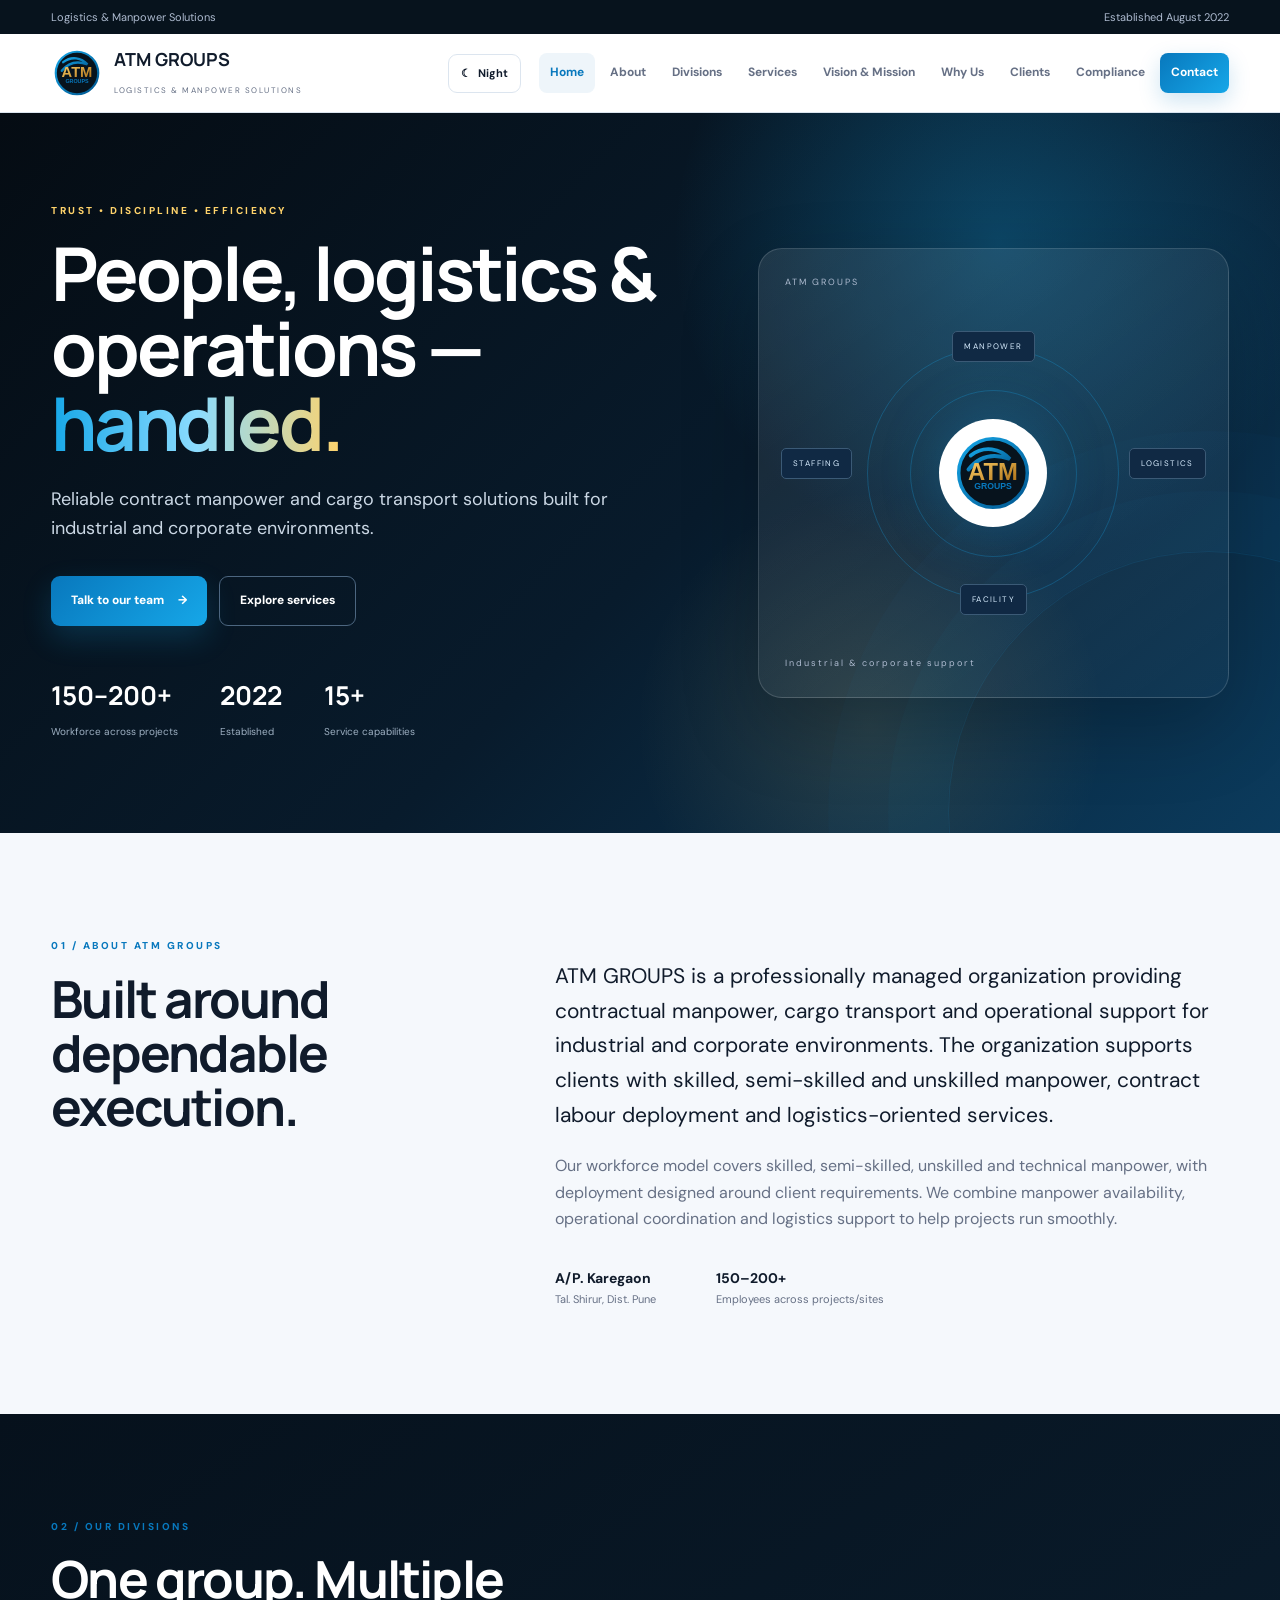
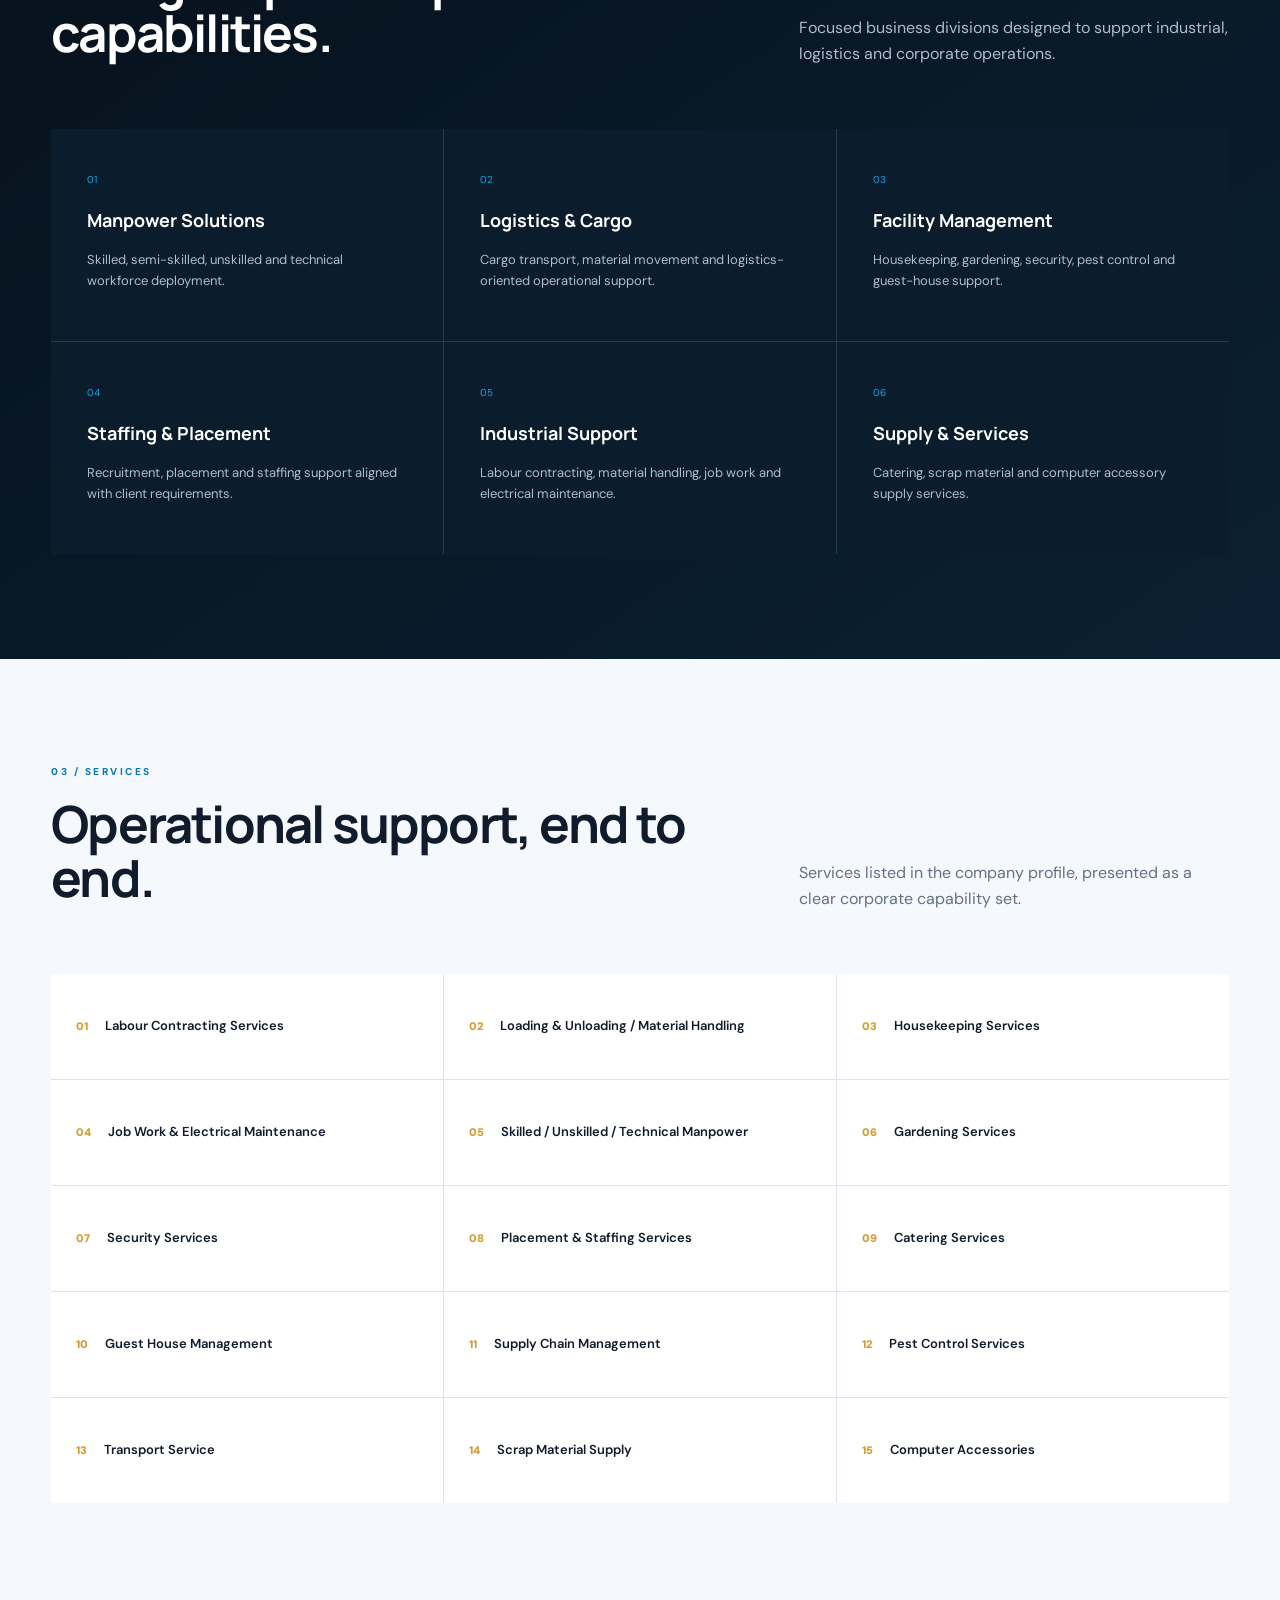
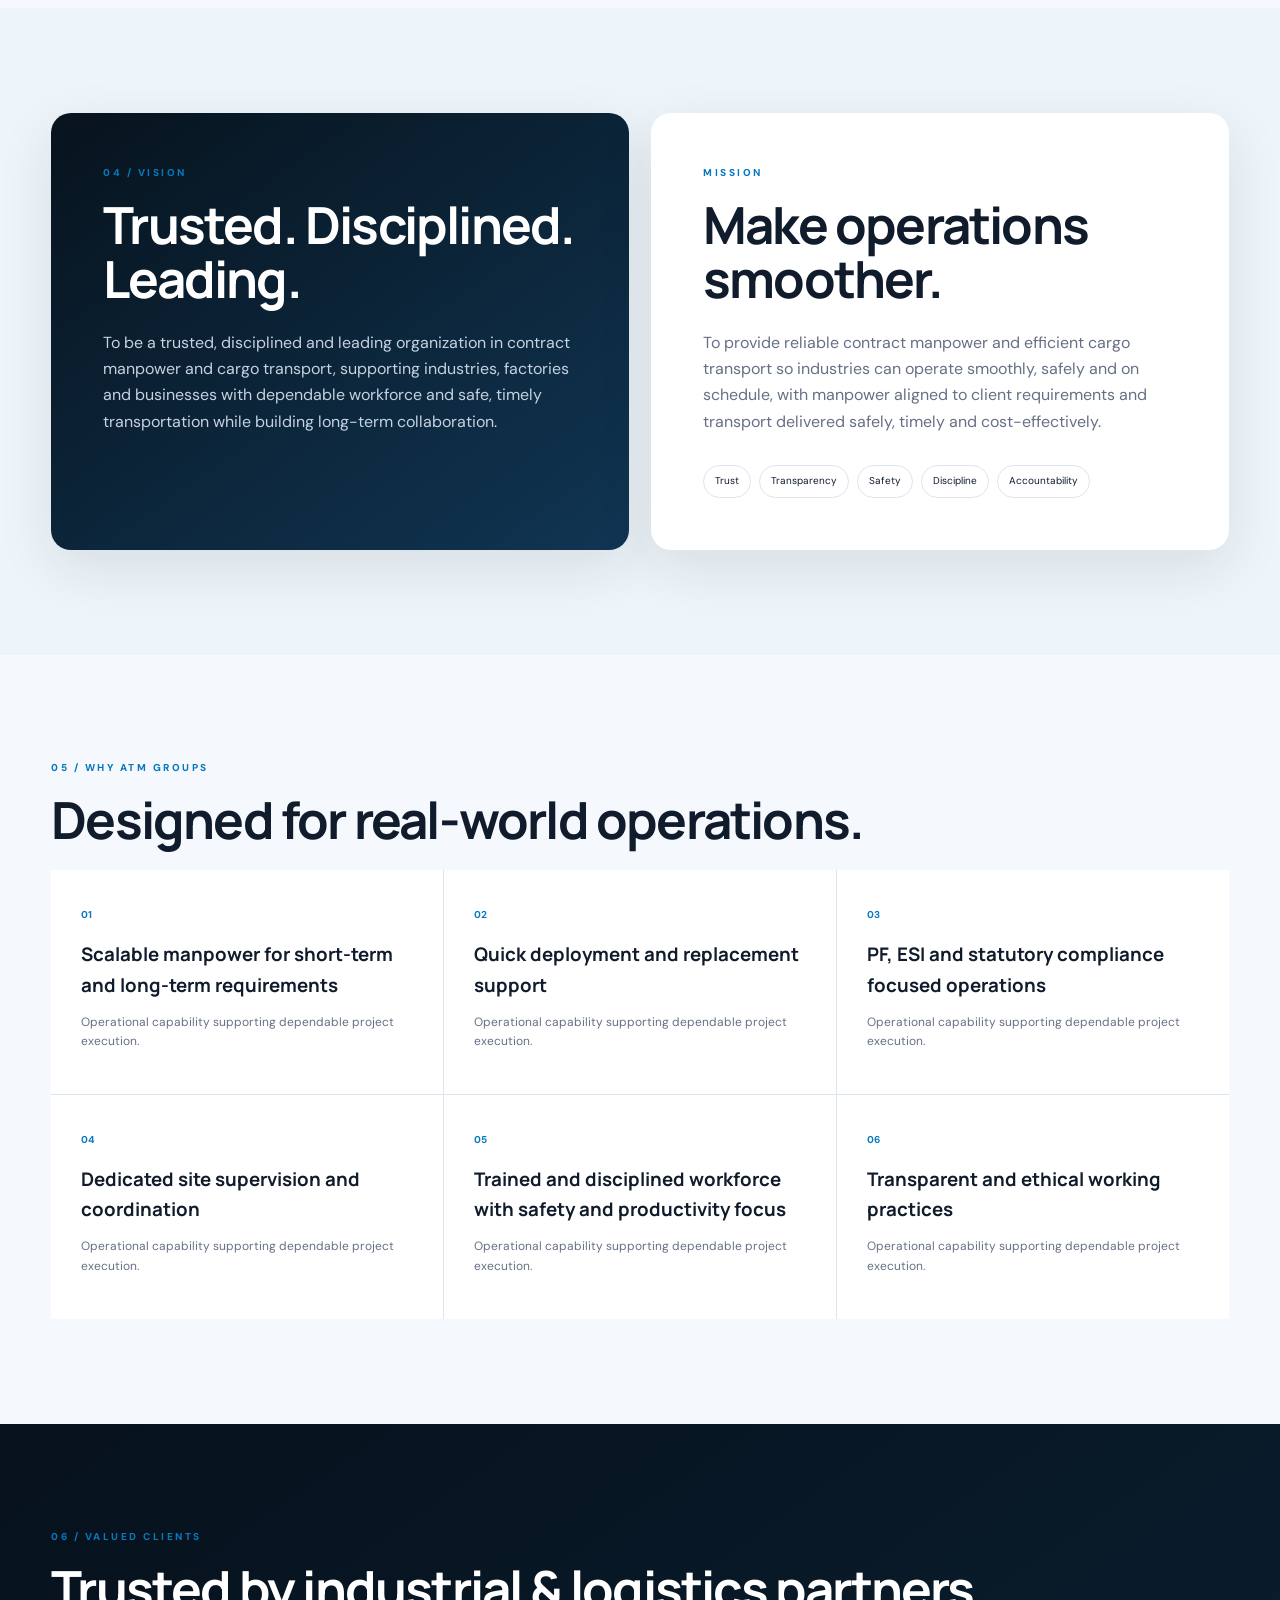
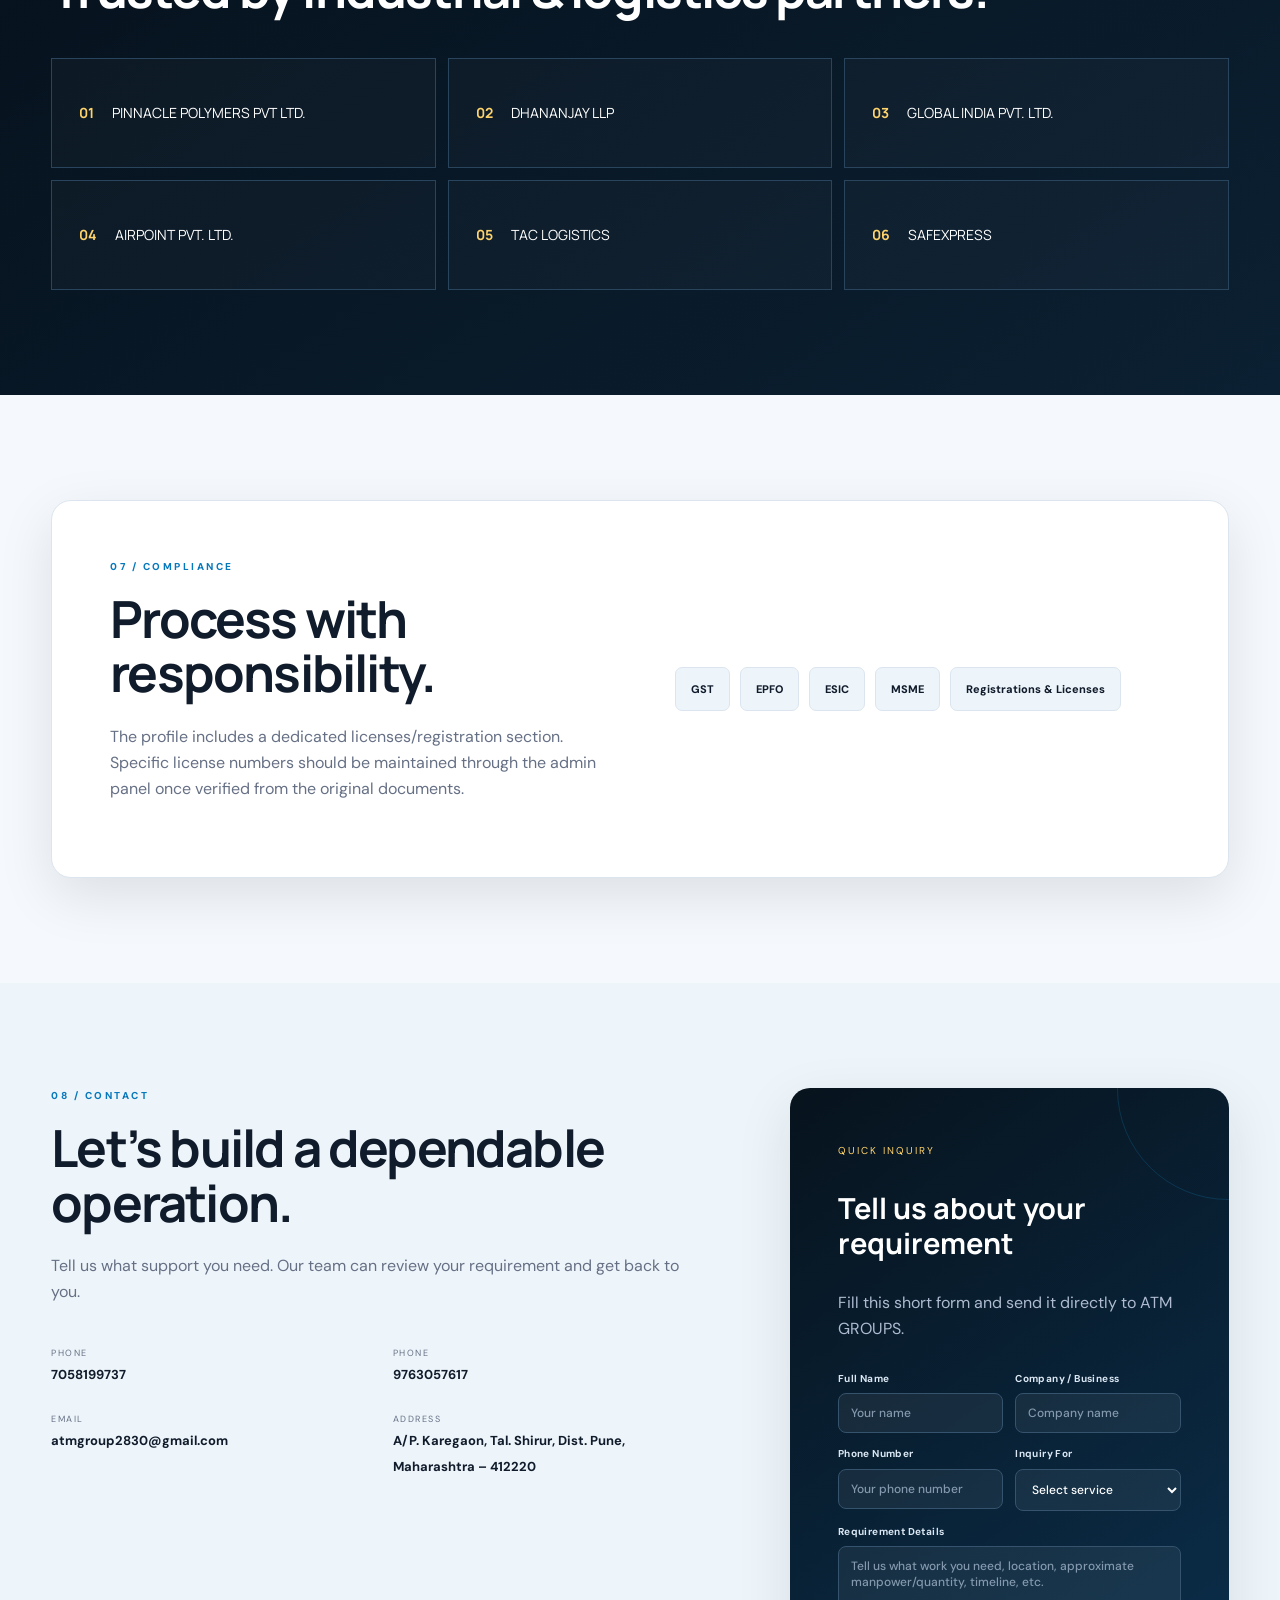
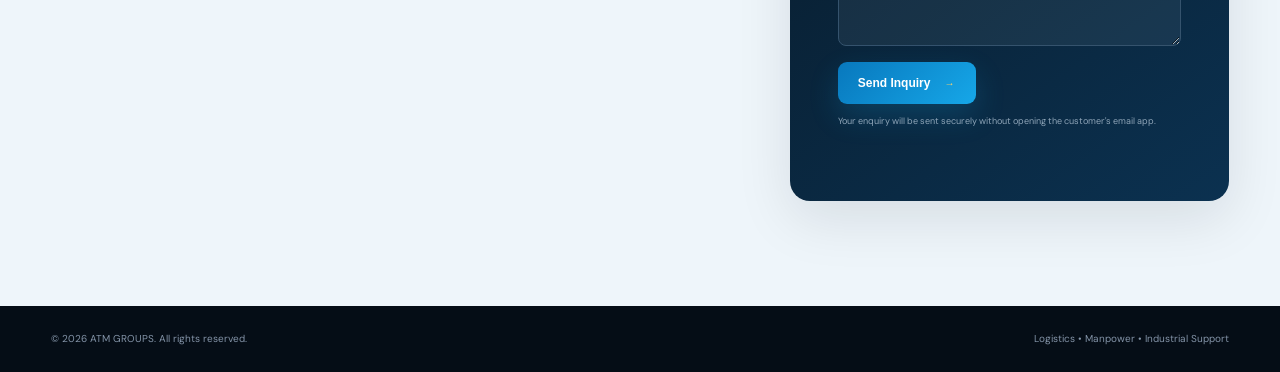
==== commit f315895f: "Add direct inquiry form UI" ====
--- a/index.html
+++ b/index.html
@@ -18,7 +18,7 @@
 <section id="why" class="section reveal"><div class="wrap"><div class="eyebrow">05 / WHY ATM GROUPS</div><h2>Designed for real-world operations.</h2><div class="why-grid"><div><b>01</b><h3>Scalable manpower</h3><p>Support for short-term and long-term manpower requirements.</p></div><div><b>02</b><h3>Quick deployment</h3><p>Deployment and replacement support when operational needs change.</p></div><div><b>03</b><h3>Compliance focused</h3><p>PF, ESI and statutory compliance approach as stated in the profile.</p></div><div><b>04</b><h3>Site supervision</h3><p>Dedicated coordination and supervision for project execution.</p></div><div><b>05</b><h3>Trained workforce</h3><p>Disciplined workforce with focus on safety, productivity and quality.</p></div><div><b>06</b><h3>Transparent practices</h3><p>Ethical and transparent working relationships with clients.</p></div></div></div></section>
 <section id="clients" class="section dark reveal"><div class="wrap"><div class="eyebrow">06 / VALUED CLIENTS</div><h2>Trusted by industrial & logistics partners.</h2><div class="clients-grid" id="clientsGrid"></div></div></section>
 <section id="compliance" class="section compliance reveal"><div class="wrap compliance-box"><div><div class="eyebrow">07 / COMPLIANCE</div><h2>Process with responsibility.</h2><p>The profile includes a dedicated licenses/registration section. Specific license numbers should be maintained through the admin panel once verified from the original documents.</p></div><div class="compliance-list"><span>GST</span><span>EPFO</span><span>ESIC</span><span>MSME</span><span>Registrations & Licenses</span></div></div></section>
-<section id="contact" class="section contact reveal"><div class="wrap contact-grid"><div><div class="eyebrow">08 / CONTACT</div><h2>Let’s build a dependable operation.</h2><p>Tell us what support you need. Our team can review your requirement and get back to you.</p><div class="contact-details"><a href="tel:7058199737"><small>PHONE</small><b>7058199737</b></a><a href="tel:9763057617"><small>PHONE</small><b>9763057617</b></a><a href="mailto:atmgroup2830@gmail.com"><small>EMAIL</small><b>atmgroup2830@gmail.com</b></a><div><small>ADDRESS</small><b>A/P. Karegaon, Tal. Shirur,<br>Dist. Pune – 412220</b></div></div></div><div class="contact-card inquiry-card"><span>QUICK INQUIRY</span><h3>Tell us about your requirement</h3><p>Fill this short form and we’ll prepare an email with your enquiry details.</p><form id="inquiryForm"><div class="form-row"><label>Full Name<input name="name" required placeholder="Your name"></label><label>Company / Business<input name="company" placeholder="Company name"></label></div><div class="form-row"><label>Phone Number<input name="phone" required type="tel" placeholder="Your phone number"></label><label>Inquiry For<select name="service" required><option value="">Select service</option><option>Manpower Supply</option><option>Labour Contracting</option><option>Logistics & Cargo Transport</option><option>Loading / Unloading & Material Handling</option><option>Housekeeping / Facility Management</option><option>Security / Gardening / Pest Control</option><option>Placement & Staffing</option><option>Industrial Support / Job Work</option><option>Catering / Guest House Management</option><option>Other Requirement</option></select></label></div><label>Requirement Details<textarea name="message" required rows="4" placeholder="Tell us what work you need, location, approximate manpower/quantity, timeline, etc."></textarea></label><button class="btn primary form-submit" type="submit">Send Inquiry <span>→</span></button><small class="form-note">Your email app will open with the enquiry addressed to ATM GROUPS.</small><div id="formStatus" class="form-status" aria-live="polite"></div></form></div></div></section>
+<section id="contact" class="section contact reveal"><div class="wrap contact-grid"><div><div class="eyebrow">08 / CONTACT</div><h2>Let’s build a dependable operation.</h2><p>Tell us what support you need. Our team can review your requirement and get back to you.</p><div class="contact-details"><a href="tel:7058199737"><small>PHONE</small><b>7058199737</b></a><a href="tel:9763057617"><small>PHONE</small><b>9763057617</b></a><a href="mailto:atmgroup2830@gmail.com"><small>EMAIL</small><b>atmgroup2830@gmail.com</b></a><div><small>ADDRESS</small><b>A/P. Karegaon, Tal. Shirur,<br>Dist. Pune – 412220</b></div></div></div><div class="contact-card inquiry-card"><span>QUICK INQUIRY</span><h3>Tell us about your requirement</h3><p>Fill this short form and send it directly to ATM GROUPS.</p><form id="inquiryForm"><div class="form-row"><label>Full Name<input name="name" required placeholder="Your name"></label><label>Company / Business<input name="company" placeholder="Company name"></label></div><div class="form-row"><label>Phone Number<input name="phone" required type="tel" placeholder="Your phone number"></label><label>Inquiry For<select name="service" required><option value="">Select service</option><option>Manpower Supply</option><option>Labour Contracting</option><option>Logistics & Cargo Transport</option><option>Loading / Unloading & Material Handling</option><option>Housekeeping / Facility Management</option><option>Security / Gardening / Pest Control</option><option>Placement & Staffing</option><option>Industrial Support / Job Work</option><option>Catering / Guest House Management</option><option>Other Requirement</option></select></label></div><label>Requirement Details<textarea name="message" required rows="4" placeholder="Tell us what work you need, location, approximate manpower/quantity, timeline, etc."></textarea></label><button class="btn primary form-submit" type="submit">Send Inquiry <span>→</span></button><small class="form-note">Your enquiry will be sent securely without opening the customer's email app.</small><div id="formStatus" class="form-status" aria-live="polite"></div></form></div></div></section>
 </main><footer><div class="wrap foot"><span>© <span id="year"></span> ATM GROUPS. All rights reserved.</span><span>Logistics • Manpower • Industrial Support</span></div></footer>
 <script src="content.js"></script><script src="script.js"></script>
 </body>
